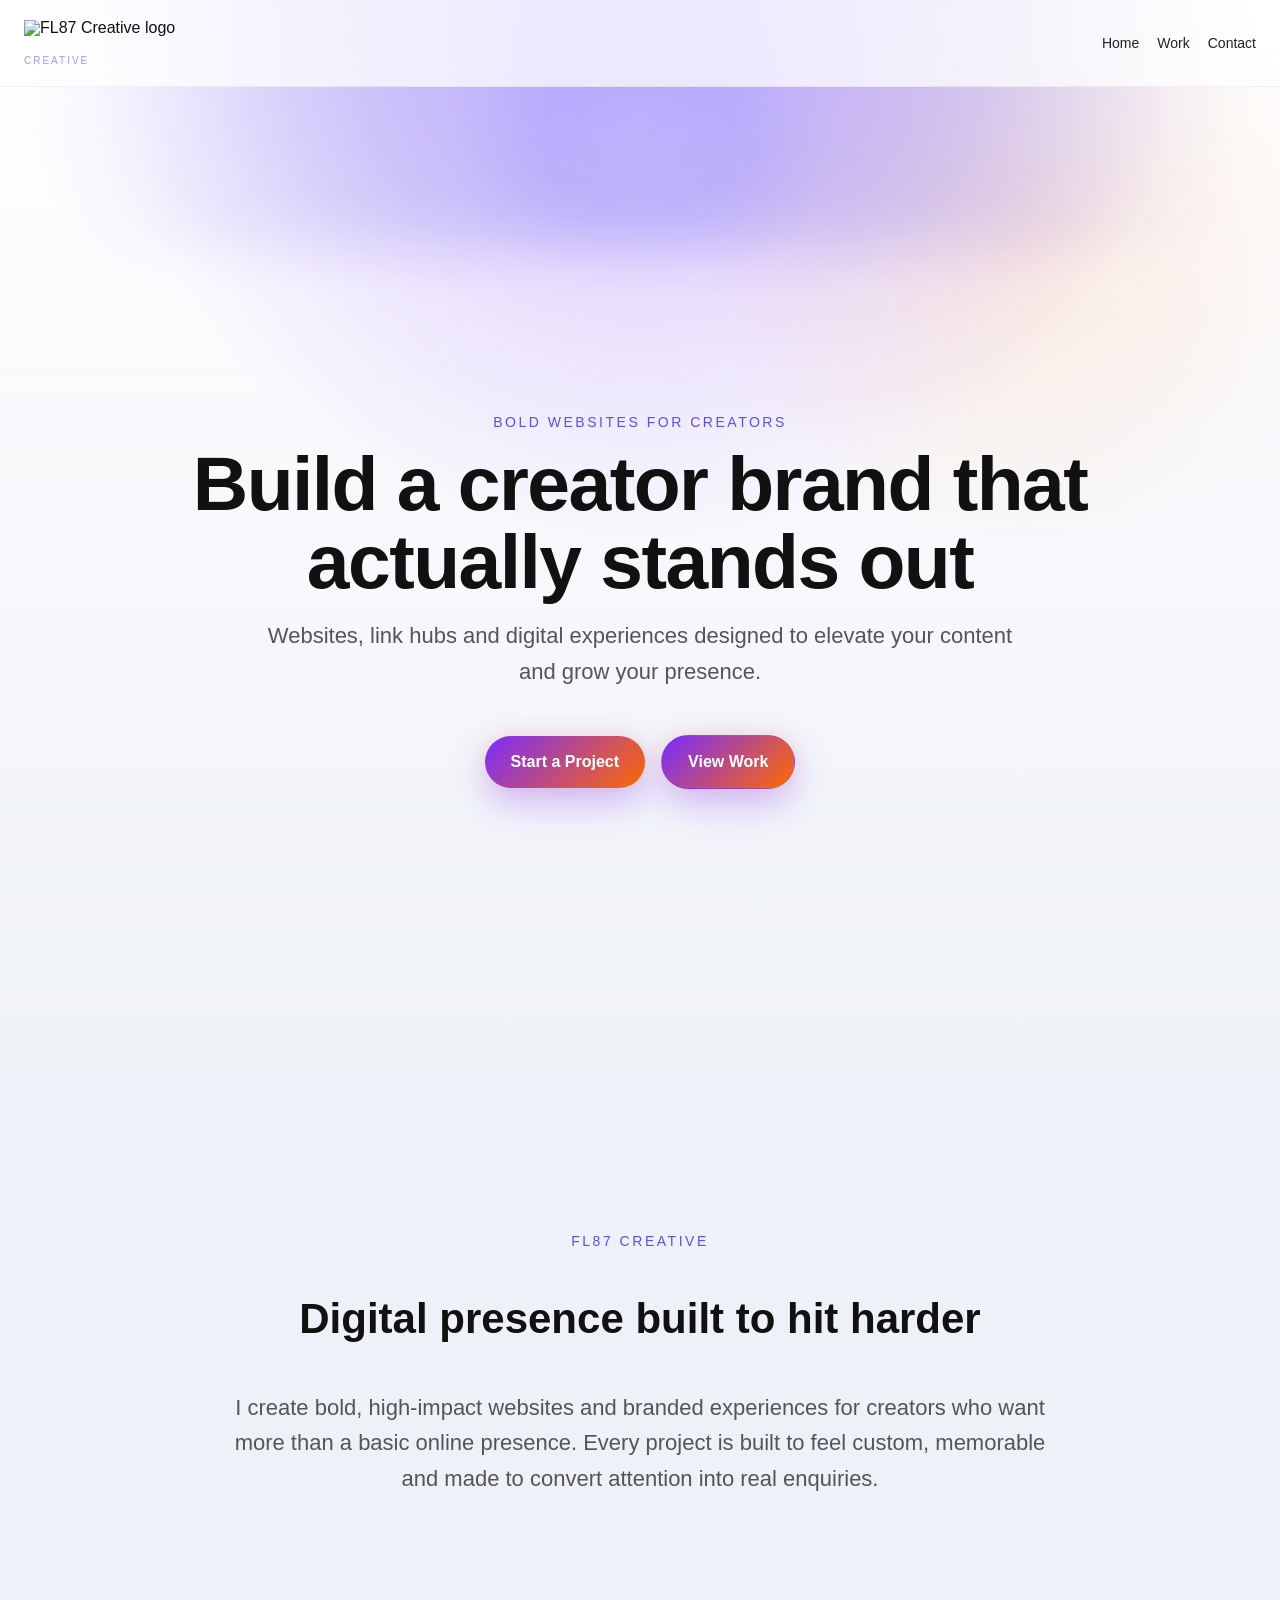
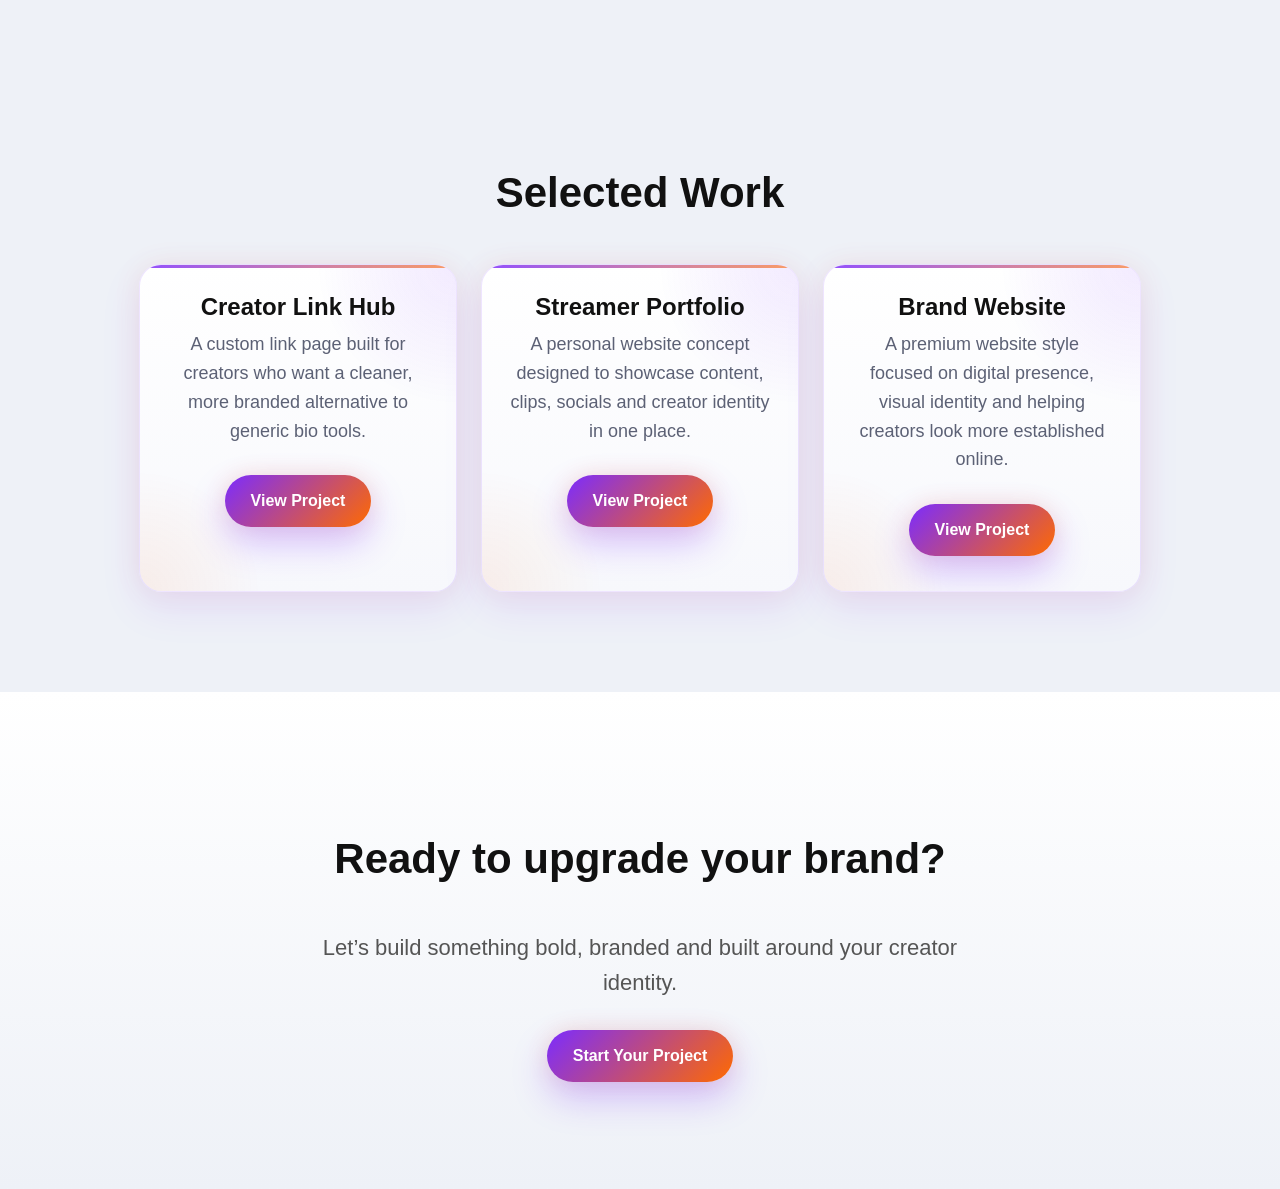
==== index.html @ 571407db "added logo to navbar" ====
<!DOCTYPE html>
<html lang="en">
<head>
  <meta charset="UTF-8">
  <meta name="viewport" content="width=device-width, initial-scale=1.0">
  <title>FL87 Creative</title>
  <link rel="stylesheet" href="style.css">
</head>

<body>
  <header class="nav">
    <div class="logo-wrap">
      <img src="logo.png" alt="FL87 Creative logo" class="logo-img">
      <span class="logo-text">CREATIVE</span>
    </div>
    <nav aria-label="Primary navigation">
      <a href="#home">Home</a>
      <a href="work.html">Work</a>
      <a href="contact.html">Contact</a>
    </nav>
  </header>

  <section class="hero" id="home">
    <p class="section-kicker">Bold websites for creators</p>
    <h1>Build a creator brand that actually stands out</h1>
    <p>Websites, link hubs and digital experiences designed to elevate your content and grow your presence.</p>
    <div class="hero-actions">
      <a href="contact.html" class="work-btn">Start a Project</a>
      <a href="work.html" class="hero-secondary-btn">View Work</a>
    </div>
  </section>

  <section class="work intro-section">
    <p class="section-kicker">FL87 Creative</p>
    <h2>Digital presence built to hit harder</h2>
    <p>I create bold, high-impact websites and branded experiences for creators who want more than a basic online presence. Every project is built to feel custom, memorable and made to convert attention into real enquiries.</p>
  </section>

  <section class="work" id="work">
    <h2>Selected Work</h2>
    <div class="work-grid">
      <article class="work-item">
        <h3>Creator Link Hub</h3>
        <p>A custom link page built for creators who want a cleaner, more branded alternative to generic bio tools.</p>
        <a href="link-hub.html" class="work-btn">View Project</a>
      </article>

      <article class="work-item">
        <h3>Streamer Portfolio</h3>
        <p>A personal website concept designed to showcase content, clips, socials and creator identity in one place.</p>
        <a href="portfolio.html" class="work-btn">View Project</a>
      </article>

      <article class="work-item">
        <h3>Brand Website</h3>
        <p>A premium website style focused on digital presence, visual identity and helping creators look more established online.</p>
        <a href="brand.html" class="work-btn">View Project</a>
      </article>
    </div>
  </section>

  <section class="contact" id="contact">
    <h2>Ready to upgrade your brand?</h2>
    <p>Let’s build something bold, branded and built around your creator identity.</p>
    <a href="contact.html" class="work-btn">Start Your Project</a>
  </section>
</body>
</html>
---- style.css ----
html {
  scroll-behavior: smooth;
}

body {
  margin: 0;
  background: #0b0b0f;
  color: white;
  font-family: Arial, sans-serif;
  line-height: 1.5;
}

h1 {
  font-size: 72px;
  margin: 0 0 16px;
  letter-spacing: 1px;
}

p {
  font-size: 22px;
  color: #b8b8c7;
  max-width: 700px;
  margin: 0 auto 30px;
  line-height: 1.6;
}

.nav {
  display: flex;
  justify-content: space-between;
  align-items: center;
  padding: 20px 24px;
  position: fixed;
  top: 0;
  left: 0;
  right: 0;
  background: rgba(11, 11, 15, 0.65);
  backdrop-filter: blur(14px);
  border-bottom: 1px solid rgba(255, 255, 255, 0.06);
  z-index: 1000;
}

.nav h3 {
  margin: 0;
  font-weight: 800;
  letter-spacing: 2px;
}

.nav nav {
  display: flex;
  gap: 18px;
}

.nav a {
  text-decoration: none;
  color: white;
  font-size: 14px;
}

.nav a:hover {
  color: #c4c0ff;
}

.hero {
  min-height: 100vh;
  display: flex;
  flex-direction: column;
  justify-content: center;
  align-items: center;
  padding: 150px 20px 80px;
  text-align: center;
  background:
    radial-gradient(circle at top, rgba(123, 44, 255, 0.52), transparent 38%),
    radial-gradient(circle at 80% 20%, rgba(255, 106, 0, 0.16), transparent 24%),
    linear-gradient(180deg, #161622 0%, #0b0b0f 100%);
  position: relative;
  overflow: hidden;
}

.hero::before {
  content: "";
  position: absolute;
  inset: -24% -14% auto -14%;
  height: 520px;
  background: radial-gradient(circle, rgba(124, 122, 255, 0.46) 0%, rgba(79, 70, 229, 0.28) 34%, rgba(79, 70, 229, 0) 72%);
  filter: blur(38px);
  opacity: 1;
  pointer-events: none;
  animation: heroGlowPulse 6.5s ease-in-out infinite alternate;
}

.hero::after {
  content: "";
  position: absolute;
  top: 18px;
  left: 50%;
  transform: translateX(-50%);
  width: 420px;
  height: 220px;
  background: radial-gradient(circle, rgba(180, 175, 255, 0.24) 0%, rgba(124, 122, 255, 0.14) 40%, rgba(124, 122, 255, 0) 75%);
  filter: blur(26px);
  opacity: 0.9;
  pointer-events: none;
  animation: heroGlowDrift 8s ease-in-out infinite alternate;
}

.hero > * {
  position: relative;
  z-index: 2;
}

.hero h1 {
  max-width: 900px;
  font-size: clamp(44px, 6vw, 82px);
  line-height: 1.02;
  margin: 0 0 18px;
  letter-spacing: -0.02em;
}

.hero p {
  max-width: 760px;
}

.hero-actions {
  display: flex;
  justify-content: center;
  align-items: center;
  gap: 16px;
  flex-wrap: wrap;
  margin-top: 16px;
}

.hero-secondary-btn {
  display: inline-block;
  padding: 14px 26px;
  border-radius: 999px;
  border: 1px solid rgba(255, 255, 255, 0.14);
  background: rgba(255, 255, 255, 0.04);
  color: white;
  font-weight: bold;
  text-decoration: none;
  backdrop-filter: blur(10px);
  transition: transform 0.25s ease, border-color 0.25s ease, background 0.25s ease, box-shadow 0.25s ease;
}

.hero-secondary-btn:hover {
  transform: translateY(-2px);
  border-color: rgba(123, 44, 255, 0.45);
  background: rgba(123, 44, 255, 0.12);
  box-shadow: 0 12px 28px rgba(123, 44, 255, 0.18);
}

.intro-section {
  padding-top: 70px;
}

.intro-section p:last-child {
  max-width: 820px;
}

.work,
.contact {
  padding: 100px 20px;
  text-align: center;
}

.work h2,
.contact h2 {
  font-size: 42px;
  margin-bottom: 40px;
  text-align: center;
}

.section-kicker {
  font-size: 14px;
  letter-spacing: 0.18em;
  text-transform: uppercase;
  color: #9f98ff;
  margin: 0 auto 10px;
  text-align: center;
  max-width: none;
}

.trust-section {
  text-align: center;
}

.trust-section .work-grid {
  gap: 24px;
  justify-content: center;
}

.work-grid {
  display: flex;
  flex-wrap: wrap;
  justify-content: center;
  gap: 24px;
}

.work-item {
  position: relative;
  overflow: hidden;
  background: linear-gradient(180deg, rgba(26, 27, 36, 0.96), rgba(17, 18, 24, 0.98));
  padding: 28px;
  border-radius: 22px;
  width: 260px;
  border: 1px solid rgba(255, 255, 255, 0.06);
  box-shadow: 0 18px 40px rgba(0, 0, 0, 0.3), 0 0 14px rgba(79, 70, 229, 0.08);
  transition: transform 0.3s ease, box-shadow 0.3s ease, border-color 0.3s ease, background 0.3s ease;
}

.work-item::before {
  content: "";
  position: absolute;
  inset: 0;
  background: radial-gradient(circle at top right, rgba(123, 44, 255, 0.18), transparent 32%), radial-gradient(circle at bottom left, rgba(255, 106, 0, 0.12), transparent 28%);
  opacity: 0.95;
  pointer-events: none;
}

.work-item::after {
  content: "";
  position: absolute;
  inset: 0 0 auto 0;
  height: 3px;
  background: linear-gradient(90deg, rgba(123, 44, 255, 0.95), rgba(255, 106, 0, 0.75));
  opacity: 0.9;
  pointer-events: none;
}

.work-item > * {
  position: relative;
  z-index: 2;
}

.work-item:hover {
  transform: translateY(-10px) scale(1.015);
  box-shadow: 0 30px 60px rgba(123, 44, 255, 0.22), 0 0 26px rgba(255, 106, 0, 0.14);
  border-color: rgba(123, 44, 255, 0.28);
  background: linear-gradient(180deg, rgba(28, 29, 40, 0.98), rgba(17, 18, 24, 1));
}

.work-item h3 {
  font-size: 24px;
  margin: 0 0 10px;
  line-height: 1.15;
}

.work-item p {
  font-size: 18px;
  color: #c4c6d8;
}

.work-btn,
.hero a,
.contact a:not(.social-preview-link) {
  display: inline-block;
  padding: 14px 26px;
  border-radius: 999px;
  background: linear-gradient(135deg, #7b2cff, #ff6a00);
  color: #fff;
  font-weight: bold;
  text-decoration: none;
  transition: transform 0.25s ease, box-shadow 0.25s ease, background 0.25s ease, color 0.25s ease;
  box-shadow: 0 16px 36px rgba(123, 44, 255, 0.28), 0 0 22px rgba(255, 106, 0, 0.14);
}

.work-btn:hover,
.hero a:hover,
.contact a:not(.social-preview-link):hover {
  background: linear-gradient(135deg, #8b45ff, #ff7f2a);
  color: white;
  transform: translateY(-2px);
  box-shadow: 0 20px 44px rgba(123, 44, 255, 0.34), 0 0 28px rgba(255, 106, 0, 0.18);
}

.enquiry-form {
  max-width: 700px;
  margin: 0 auto;
  display: flex;
  flex-direction: column;
  gap: 14px;
}

.enquiry-form label {
  font-size: 14px;
}

.enquiry-form input,
.enquiry-form select,
.enquiry-form textarea {
  width: 100%;
  box-sizing: border-box;
  padding: 14px;
  border-radius: 12px;
  border: 1px solid rgba(124, 122, 255, 0.2);
  background: #161622;
  color: white;
  box-shadow: 0 10px 24px rgba(0, 0, 0, 0.24), 0 0 18px rgba(79, 70, 229, 0.08);
}

.enquiry-form textarea {
  min-height: 150px;
  resize: vertical;
}

.enquiry-form button {
  margin-top: 10px;
  padding: 16px;
  border-radius: 999px;
  border: none;
  background: #4f46e5;
  color: white;
  font-weight: bold;
  cursor: pointer;
}

.form-error,
.form-status {
  font-size: 14px;
  margin: 6px 0 0;
  text-align: center;
  width: 100%;
}

.form-error {
  color: #ff4d4f;
}

.social-preview-section {
  text-align: center;
}

.social-preview-section h2,
.social-preview-section p {
  text-align: center;
  margin-left: auto;
  margin-right: auto;
  max-width: 700px;
}

.social-preview-link {
  display: inline-block;
  text-decoration: none;
  background: none !important;
  box-shadow: none !important;
  padding: 0 !important;
  border-radius: 0 !important;
  color: inherit !important;
}

.social-preview-box {
  margin: 30px auto;
  width: min(520px, 90vw);
  min-height: 240px;
  border-radius: 22px;
  border: 1px solid rgba(255, 255, 255, 0.08);
  background: linear-gradient(180deg, #1a1b24, #111218);
  display: flex;
  align-items: center;
  justify-content: center;
  box-shadow: 0 18px 40px rgba(0, 0, 0, 0.3), 0 0 14px rgba(79, 70, 229, 0.08);
  transition: transform 0.3s ease, box-shadow 0.3s ease, border-color 0.3s ease;
}

.social-preview-box span {
  font-size: 24px;
  font-weight: 700;
}

.social-preview-link:hover .social-preview-box {
  transform: translateY(-10px);
  box-shadow: 0 30px 60px rgba(79, 70, 229, 0.3), 0 0 22px rgba(124, 122, 255, 0.14);
  border-color: rgba(79, 70, 229, 0.45);
}

@keyframes heroGlowPulse {
  0% {
    transform: translateY(-14px) scale(0.98);
    opacity: 0.82;
  }
  100% {
    transform: translateY(10px) scale(1.1);
    opacity: 1;
  }
}

@keyframes heroGlowDrift {
  0% {
    transform: translateX(-50%) translateY(-8px) scale(0.98);
    opacity: 0.72;
  }
  100% {
    transform: translateX(-50%) translateY(6px) scale(1.06);
    opacity: 0.98;
  }
}

@media (max-width: 768px) {
  h1 {
    font-size: 38px;
  }

  p {
    font-size: 16px;
  }

  .nav {
    padding: 14px 16px;
  }

  .nav h3 {
    font-size: 18px;
    letter-spacing: 1px;
  }

  .nav nav {
    gap: 12px;
  }

  .nav a {
    font-size: 13px;
  }

  .hero {
    padding: 130px 20px 60px;
    min-height: auto;
  }

  .hero-actions {
    flex-direction: column;
    gap: 12px;
  }

  .hero-actions .work-btn,
  .hero-actions .hero-secondary-btn {
    width: 100%;
    max-width: 280px;
  }

  .work,
  .contact {
    padding: 80px 20px;
  }

  .work h2,
  .contact h2 {
    font-size: 30px;
  }

  .work-grid {
    flex-direction: column;
    align-items: center;
  }

  .work-item {
    width: 100%;
    max-width: 300px;
  }

  .section-kicker {
    font-size: 12px;
    margin-bottom: 12px;
  }
}

@media (prefers-color-scheme: light) {
  body {
    background: #eef1f7;
    color: #111;
  }

  .hero {
    background:
      radial-gradient(circle at top, rgba(123, 44, 255, 0.30), transparent 42%),
      radial-gradient(circle at 80% 20%, rgba(255, 106, 0, 0.12), transparent 24%),
      linear-gradient(180deg, #ffffff 0%, #eef1f7 100%);
  }

  .hero::before {
    background: radial-gradient(circle, rgba(124, 122, 255, 0.34) 0%, rgba(79, 70, 229, 0.2) 35%, rgba(79, 70, 229, 0) 72%);
    filter: blur(28px);
    opacity: 0.95;
  }

  .hero::after {
    background: radial-gradient(circle, rgba(186, 181, 255, 0.26) 0%, rgba(124, 122, 255, 0.16) 42%, rgba(124, 122, 255, 0) 76%);
    filter: blur(24px);
    opacity: 0.9;
  }

  p {
    color: #555;
  }

  .nav {
    background: rgba(255, 255, 255, 0.75);
    border-bottom: 1px solid rgba(0, 0, 0, 0.05);
  }

  .nav a {
    color: #222;
  }

  .nav a:hover {
    color: #4f46e5;
  }

  .work-item {
    background: linear-gradient(180deg, #ffffff, #f7f8fc);
    border: 1px solid rgba(123, 44, 255, 0.12);
    box-shadow: 0 16px 40px rgba(123, 44, 255, 0.10), 0 0 28px rgba(255, 106, 0, 0.08);
  }

  .work-item::before {
    background: radial-gradient(circle at top right, rgba(123, 44, 255, 0.10), transparent 32%), radial-gradient(circle at bottom left, rgba(255, 106, 0, 0.08), transparent 28%);
  }

  .work-item::after {
    background: linear-gradient(90deg, rgba(123, 44, 255, 0.92), rgba(255, 106, 0, 0.68));
  }

  .work-item:hover {
    box-shadow: 0 24px 56px rgba(123, 44, 255, 0.16), 0 0 34px rgba(255, 106, 0, 0.12);
    border-color: rgba(123, 44, 255, 0.24);
  }

  .work-item p {
    color: #5c6175;
  }

  .contact {
    background: linear-gradient(180deg, #ffffff, #eef1f7);
  }

  .section-kicker {
    color: #5b50e6;
  }

  .hero-secondary-btn {
    border: 1px solid rgba(79, 70, 229, 0.18);
    background: rgba(255, 255, 255, 0.72);
    color: #222;
  }

  .hero-secondary-btn:hover {
    border-color: rgba(123, 44, 255, 0.32);
    background: rgba(123, 44, 255, 0.08);
    box-shadow: 0 12px 28px rgba(123, 44, 255, 0.12);
  }

  .work-btn,
  .hero a,
  .contact a:not(.social-preview-link),
  .enquiry-form button {
    background: linear-gradient(135deg, #7b2cff, #ff6a00);
    color: #fff;
  }

  .enquiry-form label {
    color: #222;
  }

  .enquiry-form input,
  .enquiry-form select,
  .enquiry-form textarea {
    background: linear-gradient(180deg, rgba(255, 255, 255, 0.96), rgba(247, 248, 252, 0.98));
    color: #222;
    border: 1px solid rgba(79, 70, 229, 0.12);
    box-shadow: 0 14px 30px rgba(79, 70, 229, 0.1), 0 0 24px rgba(124, 122, 255, 0.14);
  }

  .social-preview-box {
    background: linear-gradient(180deg, #ffffff, #f7f8fc);
    border: 1px solid rgba(79, 70, 229, 0.14);
    box-shadow: 0 16px 40px rgba(79, 70, 229, 0.14), 0 0 34px rgba(124, 122, 255, 0.22);
  }

  .social-preview-box span {
    color: #222;
  }

  .form-error {
    color: #d9363e;
  }
}

.work-btn,
.hero a,
.contact a:not(.social-preview-link),
.enquiry-form button {
  position: relative;
  overflow: hidden;
}

.work-btn::after,
.hero a::after,
.contact a:not(.social-preview-link)::after,
.enquiry-form button::after {
  content: "";
  position: absolute;
  inset: 0;
  background: linear-gradient(120deg, transparent, rgba(255, 255, 255, 0.3), transparent);
  opacity: 0;
  transform: translateX(-100%);
  transition: opacity 0.4s ease, transform 0.4s ease;
}

.work-btn:hover::after,
.hero a:hover::after,
.contact a:not(.social-preview-link):hover::after,
.enquiry-form button:hover::after {
  opacity: 1;
  transform: translateX(100%);
}
.logo-wrap {
  display: flex;
  flex-direction: column;
  align-items: flex-start;
  line-height: 1;
}

.logo-img {
  height: 34px;
  object-fit: contain;
}

.logo-text {
  font-size: 10px;
  letter-spacing: 0.2em;
  color: #9f98ff;
  margin-top: 2px;
}
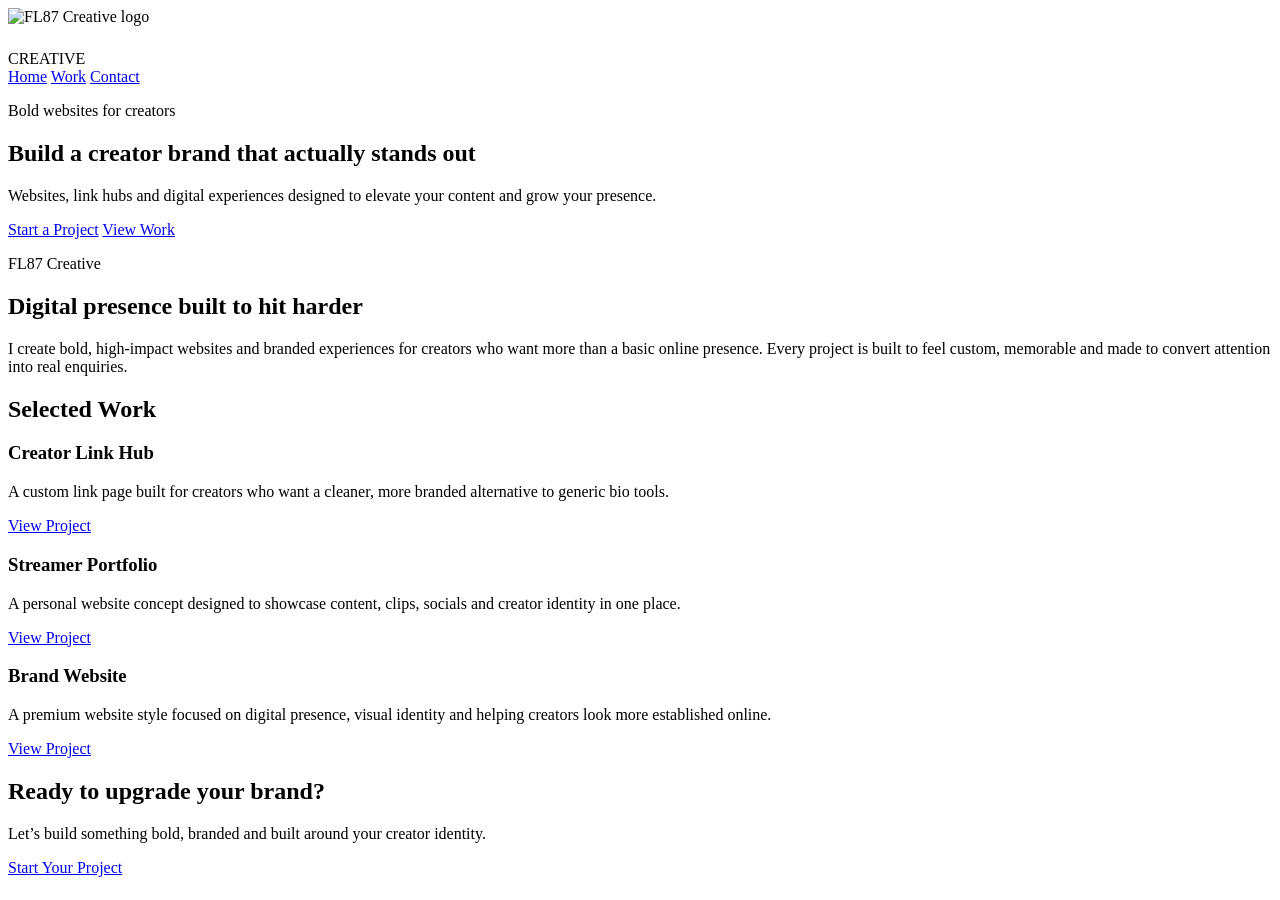
==== commit d43f8622: "fix logo path" ====
--- a/index.html
+++ b/index.html
@@ -10,7 +10,7 @@
 <body>
   <header class="nav">
     <div class="logo-wrap">
-      <img src="logo.png" alt="FL87 Creative logo" class="logo-img">
+      <img src="FL87 Creative Logo.png" alt="FL87 Creative logo" class="logo-img">
       <span class="logo-text">CREATIVE</span>
     </div>
     <nav aria-label="Primary navigation">
--- a/style.css
+++ b/style.css
@@ -1,632 +1,6 @@
-html {
-  scroll-behavior: smooth;
-}
-
-body {
-  margin: 0;
-  background: #0b0b0f;
-  color: white;
-  font-family: Arial, sans-serif;
-  line-height: 1.5;
-}
-
-h1 {
-  font-size: 72px;
-  margin: 0 0 16px;
-  letter-spacing: 1px;
-}
-
-p {
-  font-size: 22px;
-  color: #b8b8c7;
-  max-width: 700px;
-  margin: 0 auto 30px;
-  line-height: 1.6;
-}
-
-.nav {
-  display: flex;
-  justify-content: space-between;
-  align-items: center;
-  padding: 20px 24px;
-  position: fixed;
-  top: 0;
-  left: 0;
-  right: 0;
-  background: rgba(11, 11, 15, 0.65);
-  backdrop-filter: blur(14px);
-  border-bottom: 1px solid rgba(255, 255, 255, 0.06);
-  z-index: 1000;
-}
-
-.nav h3 {
-  margin: 0;
-  font-weight: 800;
-  letter-spacing: 2px;
-}
-
-.nav nav {
-  display: flex;
-  gap: 18px;
-}
-
-.nav a {
-  text-decoration: none;
-  color: white;
-  font-size: 14px;
-}
-
-.nav a:hover {
-  color: #c4c0ff;
-}
-
-.hero {
-  min-height: 100vh;
-  display: flex;
-  flex-direction: column;
-  justify-content: center;
-  align-items: center;
-  padding: 150px 20px 80px;
-  text-align: center;
-  background:
-    radial-gradient(circle at top, rgba(123, 44, 255, 0.52), transparent 38%),
-    radial-gradient(circle at 80% 20%, rgba(255, 106, 0, 0.16), transparent 24%),
-    linear-gradient(180deg, #161622 0%, #0b0b0f 100%);
-  position: relative;
-  overflow: hidden;
-}
-
-.hero::before {
-  content: "";
-  position: absolute;
-  inset: -24% -14% auto -14%;
-  height: 520px;
-  background: radial-gradient(circle, rgba(124, 122, 255, 0.46) 0%, rgba(79, 70, 229, 0.28) 34%, rgba(79, 70, 229, 0) 72%);
-  filter: blur(38px);
-  opacity: 1;
-  pointer-events: none;
-  animation: heroGlowPulse 6.5s ease-in-out infinite alternate;
-}
-
-.hero::after {
-  content: "";
-  position: absolute;
-  top: 18px;
-  left: 50%;
-  transform: translateX(-50%);
-  width: 420px;
-  height: 220px;
-  background: radial-gradient(circle, rgba(180, 175, 255, 0.24) 0%, rgba(124, 122, 255, 0.14) 40%, rgba(124, 122, 255, 0) 75%);
-  filter: blur(26px);
-  opacity: 0.9;
-  pointer-events: none;
-  animation: heroGlowDrift 8s ease-in-out infinite alternate;
-}
-
-.hero > * {
-  position: relative;
-  z-index: 2;
-}
-
-.hero h1 {
-  max-width: 900px;
-  font-size: clamp(44px, 6vw, 82px);
-  line-height: 1.02;
-  margin: 0 0 18px;
-  letter-spacing: -0.02em;
-}
-
-.hero p {
-  max-width: 760px;
-}
-
-.hero-actions {
-  display: flex;
-  justify-content: center;
-  align-items: center;
-  gap: 16px;
-  flex-wrap: wrap;
-  margin-top: 16px;
-}
-
-.hero-secondary-btn {
-  display: inline-block;
-  padding: 14px 26px;
-  border-radius: 999px;
-  border: 1px solid rgba(255, 255, 255, 0.14);
-  background: rgba(255, 255, 255, 0.04);
-  color: white;
-  font-weight: bold;
-  text-decoration: none;
-  backdrop-filter: blur(10px);
-  transition: transform 0.25s ease, border-color 0.25s ease, background 0.25s ease, box-shadow 0.25s ease;
-}
-
-.hero-secondary-btn:hover {
-  transform: translateY(-2px);
-  border-color: rgba(123, 44, 255, 0.45);
-  background: rgba(123, 44, 255, 0.12);
-  box-shadow: 0 12px 28px rgba(123, 44, 255, 0.18);
-}
-
-.intro-section {
-  padding-top: 70px;
-}
-
-.intro-section p:last-child {
-  max-width: 820px;
-}
-
-.work,
-.contact {
-  padding: 100px 20px;
-  text-align: center;
-}
-
-.work h2,
-.contact h2 {
-  font-size: 42px;
-  margin-bottom: 40px;
-  text-align: center;
-}
-
-.section-kicker {
-  font-size: 14px;
-  letter-spacing: 0.18em;
-  text-transform: uppercase;
-  color: #9f98ff;
-  margin: 0 auto 10px;
-  text-align: center;
-  max-width: none;
-}
-
-.trust-section {
-  text-align: center;
-}
-
-.trust-section .work-grid {
-  gap: 24px;
-  justify-content: center;
-}
-
-.work-grid {
-  display: flex;
-  flex-wrap: wrap;
-  justify-content: center;
-  gap: 24px;
-}
-
-.work-item {
-  position: relative;
-  overflow: hidden;
-  background: linear-gradient(180deg, rgba(26, 27, 36, 0.96), rgba(17, 18, 24, 0.98));
-  padding: 28px;
-  border-radius: 22px;
-  width: 260px;
-  border: 1px solid rgba(255, 255, 255, 0.06);
-  box-shadow: 0 18px 40px rgba(0, 0, 0, 0.3), 0 0 14px rgba(79, 70, 229, 0.08);
-  transition: transform 0.3s ease, box-shadow 0.3s ease, border-color 0.3s ease, background 0.3s ease;
-}
-
-.work-item::before {
-  content: "";
-  position: absolute;
-  inset: 0;
-  background: radial-gradient(circle at top right, rgba(123, 44, 255, 0.18), transparent 32%), radial-gradient(circle at bottom left, rgba(255, 106, 0, 0.12), transparent 28%);
-  opacity: 0.95;
-  pointer-events: none;
-}
-
-.work-item::after {
-  content: "";
-  position: absolute;
-  inset: 0 0 auto 0;
-  height: 3px;
-  background: linear-gradient(90deg, rgba(123, 44, 255, 0.95), rgba(255, 106, 0, 0.75));
-  opacity: 0.9;
-  pointer-events: none;
-}
-
-.work-item > * {
-  position: relative;
-  z-index: 2;
-}
-
-.work-item:hover {
-  transform: translateY(-10px) scale(1.015);
-  box-shadow: 0 30px 60px rgba(123, 44, 255, 0.22), 0 0 26px rgba(255, 106, 0, 0.14);
-  border-color: rgba(123, 44, 255, 0.28);
-  background: linear-gradient(180deg, rgba(28, 29, 40, 0.98), rgba(17, 18, 24, 1));
-}
-
-.work-item h3 {
-  font-size: 24px;
-  margin: 0 0 10px;
-  line-height: 1.15;
-}
-
-.work-item p {
-  font-size: 18px;
-  color: #c4c6d8;
-}
-
-.work-btn,
-.hero a,
-.contact a:not(.social-preview-link) {
-  display: inline-block;
-  padding: 14px 26px;
-  border-radius: 999px;
-  background: linear-gradient(135deg, #7b2cff, #ff6a00);
-  color: #fff;
-  font-weight: bold;
-  text-decoration: none;
-  transition: transform 0.25s ease, box-shadow 0.25s ease, background 0.25s ease, color 0.25s ease;
-  box-shadow: 0 16px 36px rgba(123, 44, 255, 0.28), 0 0 22px rgba(255, 106, 0, 0.14);
-}
-
-.work-btn:hover,
-.hero a:hover,
-.contact a:not(.social-preview-link):hover {
-  background: linear-gradient(135deg, #8b45ff, #ff7f2a);
-  color: white;
-  transform: translateY(-2px);
-  box-shadow: 0 20px 44px rgba(123, 44, 255, 0.34), 0 0 28px rgba(255, 106, 0, 0.18);
-}
-
-.enquiry-form {
-  max-width: 700px;
-  margin: 0 auto;
-  display: flex;
-  flex-direction: column;
-  gap: 14px;
-}
-
-.enquiry-form label {
-  font-size: 14px;
-}
-
-.enquiry-form input,
-.enquiry-form select,
-.enquiry-form textarea {
-  width: 100%;
-  box-sizing: border-box;
-  padding: 14px;
-  border-radius: 12px;
-  border: 1px solid rgba(124, 122, 255, 0.2);
-  background: #161622;
-  color: white;
-  box-shadow: 0 10px 24px rgba(0, 0, 0, 0.24), 0 0 18px rgba(79, 70, 229, 0.08);
-}
-
-.enquiry-form textarea {
-  min-height: 150px;
-  resize: vertical;
-}
-
-.enquiry-form button {
-  margin-top: 10px;
-  padding: 16px;
-  border-radius: 999px;
-  border: none;
-  background: #4f46e5;
-  color: white;
-  font-weight: bold;
-  cursor: pointer;
-}
-
-.form-error,
-.form-status {
-  font-size: 14px;
-  margin: 6px 0 0;
-  text-align: center;
-  width: 100%;
-}
-
-.form-error {
-  color: #ff4d4f;
-}
-
-.social-preview-section {
-  text-align: center;
-}
-
-.social-preview-section h2,
-.social-preview-section p {
-  text-align: center;
-  margin-left: auto;
-  margin-right: auto;
-  max-width: 700px;
-}
-
-.social-preview-link {
-  display: inline-block;
-  text-decoration: none;
-  background: none !important;
-  box-shadow: none !important;
-  padding: 0 !important;
-  border-radius: 0 !important;
-  color: inherit !important;
-}
-
-.social-preview-box {
-  margin: 30px auto;
-  width: min(520px, 90vw);
-  min-height: 240px;
-  border-radius: 22px;
-  border: 1px solid rgba(255, 255, 255, 0.08);
-  background: linear-gradient(180deg, #1a1b24, #111218);
-  display: flex;
-  align-items: center;
-  justify-content: center;
-  box-shadow: 0 18px 40px rgba(0, 0, 0, 0.3), 0 0 14px rgba(79, 70, 229, 0.08);
-  transition: transform 0.3s ease, box-shadow 0.3s ease, border-color 0.3s ease;
-}
-
-.social-preview-box span {
-  font-size: 24px;
-  font-weight: 700;
-}
-
-.social-preview-link:hover .social-preview-box {
-  transform: translateY(-10px);
-  box-shadow: 0 30px 60px rgba(79, 70, 229, 0.3), 0 0 22px rgba(124, 122, 255, 0.14);
-  border-color: rgba(79, 70, 229, 0.45);
-}
-
-@keyframes heroGlowPulse {
-  0% {
-    transform: translateY(-14px) scale(0.98);
-    opacity: 0.82;
-  }
-  100% {
-    transform: translateY(10px) scale(1.1);
-    opacity: 1;
-  }
-}
-
-@keyframes heroGlowDrift {
-  0% {
-    transform: translateX(-50%) translateY(-8px) scale(0.98);
-    opacity: 0.72;
-  }
-  100% {
-    transform: translateX(-50%) translateY(6px) scale(1.06);
-    opacity: 0.98;
-  }
-}
-
-@media (max-width: 768px) {
-  h1 {
-    font-size: 38px;
-  }
-
-  p {
-    font-size: 16px;
-  }
-
-  .nav {
-    padding: 14px 16px;
-  }
-
-  .nav h3 {
-    font-size: 18px;
-    letter-spacing: 1px;
-  }
-
-  .nav nav {
-    gap: 12px;
-  }
-
-  .nav a {
-    font-size: 13px;
-  }
-
-  .hero {
-    padding: 130px 20px 60px;
-    min-height: auto;
-  }
-
-  .hero-actions {
-    flex-direction: column;
-    gap: 12px;
-  }
-
-  .hero-actions .work-btn,
-  .hero-actions .hero-secondary-btn {
-    width: 100%;
-    max-width: 280px;
-  }
-
-  .work,
-  .contact {
-    padding: 80px 20px;
-  }
-
-  .work h2,
-  .contact h2 {
-    font-size: 30px;
-  }
-
-  .work-grid {
-    flex-direction: column;
-    align-items: center;
-  }
-
-  .work-item {
-    width: 100%;
-    max-width: 300px;
-  }
-
-  .section-kicker {
-    font-size: 12px;
-    margin-bottom: 12px;
-  }
-}
-
-@media (prefers-color-scheme: light) {
-  body {
-    background: #eef1f7;
-    color: #111;
-  }
-
-  .hero {
-    background:
-      radial-gradient(circle at top, rgba(123, 44, 255, 0.30), transparent 42%),
-      radial-gradient(circle at 80% 20%, rgba(255, 106, 0, 0.12), transparent 24%),
-      linear-gradient(180deg, #ffffff 0%, #eef1f7 100%);
-  }
-
-  .hero::before {
-    background: radial-gradient(circle, rgba(124, 122, 255, 0.34) 0%, rgba(79, 70, 229, 0.2) 35%, rgba(79, 70, 229, 0) 72%);
-    filter: blur(28px);
-    opacity: 0.95;
-  }
-
-  .hero::after {
-    background: radial-gradient(circle, rgba(186, 181, 255, 0.26) 0%, rgba(124, 122, 255, 0.16) 42%, rgba(124, 122, 255, 0) 76%);
-    filter: blur(24px);
-    opacity: 0.9;
-  }
-
-  p {
-    color: #555;
-  }
-
-  .nav {
-    background: rgba(255, 255, 255, 0.75);
-    border-bottom: 1px solid rgba(0, 0, 0, 0.05);
-  }
-
-  .nav a {
-    color: #222;
-  }
-
-  .nav a:hover {
-    color: #4f46e5;
-  }
-
-  .work-item {
-    background: linear-gradient(180deg, #ffffff, #f7f8fc);
-    border: 1px solid rgba(123, 44, 255, 0.12);
-    box-shadow: 0 16px 40px rgba(123, 44, 255, 0.10), 0 0 28px rgba(255, 106, 0, 0.08);
-  }
-
-  .work-item::before {
-    background: radial-gradient(circle at top right, rgba(123, 44, 255, 0.10), transparent 32%), radial-gradient(circle at bottom left, rgba(255, 106, 0, 0.08), transparent 28%);
-  }
-
-  .work-item::after {
-    background: linear-gradient(90deg, rgba(123, 44, 255, 0.92), rgba(255, 106, 0, 0.68));
-  }
-
-  .work-item:hover {
-    box-shadow: 0 24px 56px rgba(123, 44, 255, 0.16), 0 0 34px rgba(255, 106, 0, 0.12);
-    border-color: rgba(123, 44, 255, 0.24);
-  }
-
-  .work-item p {
-    color: #5c6175;
-  }
-
-  .contact {
-    background: linear-gradient(180deg, #ffffff, #eef1f7);
-  }
-
-  .section-kicker {
-    color: #5b50e6;
-  }
-
-  .hero-secondary-btn {
-    border: 1px solid rgba(79, 70, 229, 0.18);
-    background: rgba(255, 255, 255, 0.72);
-    color: #222;
-  }
-
-  .hero-secondary-btn:hover {
-    border-color: rgba(123, 44, 255, 0.32);
-    background: rgba(123, 44, 255, 0.08);
-    box-shadow: 0 12px 28px rgba(123, 44, 255, 0.12);
-  }
-
-  .work-btn,
-  .hero a,
-  .contact a:not(.social-preview-link),
-  .enquiry-form button {
-    background: linear-gradient(135deg, #7b2cff, #ff6a00);
-    color: #fff;
-  }
-
-  .enquiry-form label {
-    color: #222;
-  }
-
-  .enquiry-form input,
-  .enquiry-form select,
-  .enquiry-form textarea {
-    background: linear-gradient(180deg, rgba(255, 255, 255, 0.96), rgba(247, 248, 252, 0.98));
-    color: #222;
-    border: 1px solid rgba(79, 70, 229, 0.12);
-    box-shadow: 0 14px 30px rgba(79, 70, 229, 0.1), 0 0 24px rgba(124, 122, 255, 0.14);
-  }
-
-  .social-preview-box {
-    background: linear-gradient(180deg, #ffffff, #f7f8fc);
-    border: 1px solid rgba(79, 70, 229, 0.14);
-    box-shadow: 0 16px 40px rgba(79, 70, 229, 0.14), 0 0 34px rgba(124, 122, 255, 0.22);
-  }
-
-  .social-preview-box span {
-    color: #222;
-  }
-
-  .form-error {
-    color: #d9363e;
-  }
-}
-
-.work-btn,
-.hero a,
-.contact a:not(.social-preview-link),
-.enquiry-form button {
-  position: relative;
-  overflow: hidden;
-}
-
-.work-btn::after,
-.hero a::after,
-.contact a:not(.social-preview-link)::after,
-.enquiry-form button::after {
-  content: "";
-  position: absolute;
-  inset: 0;
-  background: linear-gradient(120deg, transparent, rgba(255, 255, 255, 0.3), transparent);
-  opacity: 0;
-  transform: translateX(-100%);
-  transition: opacity 0.4s ease, transform 0.4s ease;
-}
-
-.work-btn:hover::after,
-.hero a:hover::after,
-.contact a:not(.social-preview-link):hover::after,
-.enquiry-form button:hover::after {
-  opacity: 1;
-  transform: translateX(100%);
-}
-.logo-wrap {
-  display: flex;
-  flex-direction: column;
-  align-items: flex-start;
-  line-height: 1;
-}
-
 .logo-img {
-  height: 34px;
+  height: 42px;
+  width: auto;
+  display: block;
   object-fit: contain;
-}
-
-.logo-text {
-  font-size: 10px;
-  letter-spacing: 0.2em;
-  color: #9f98ff;
-  margin-top: 2px;
 }
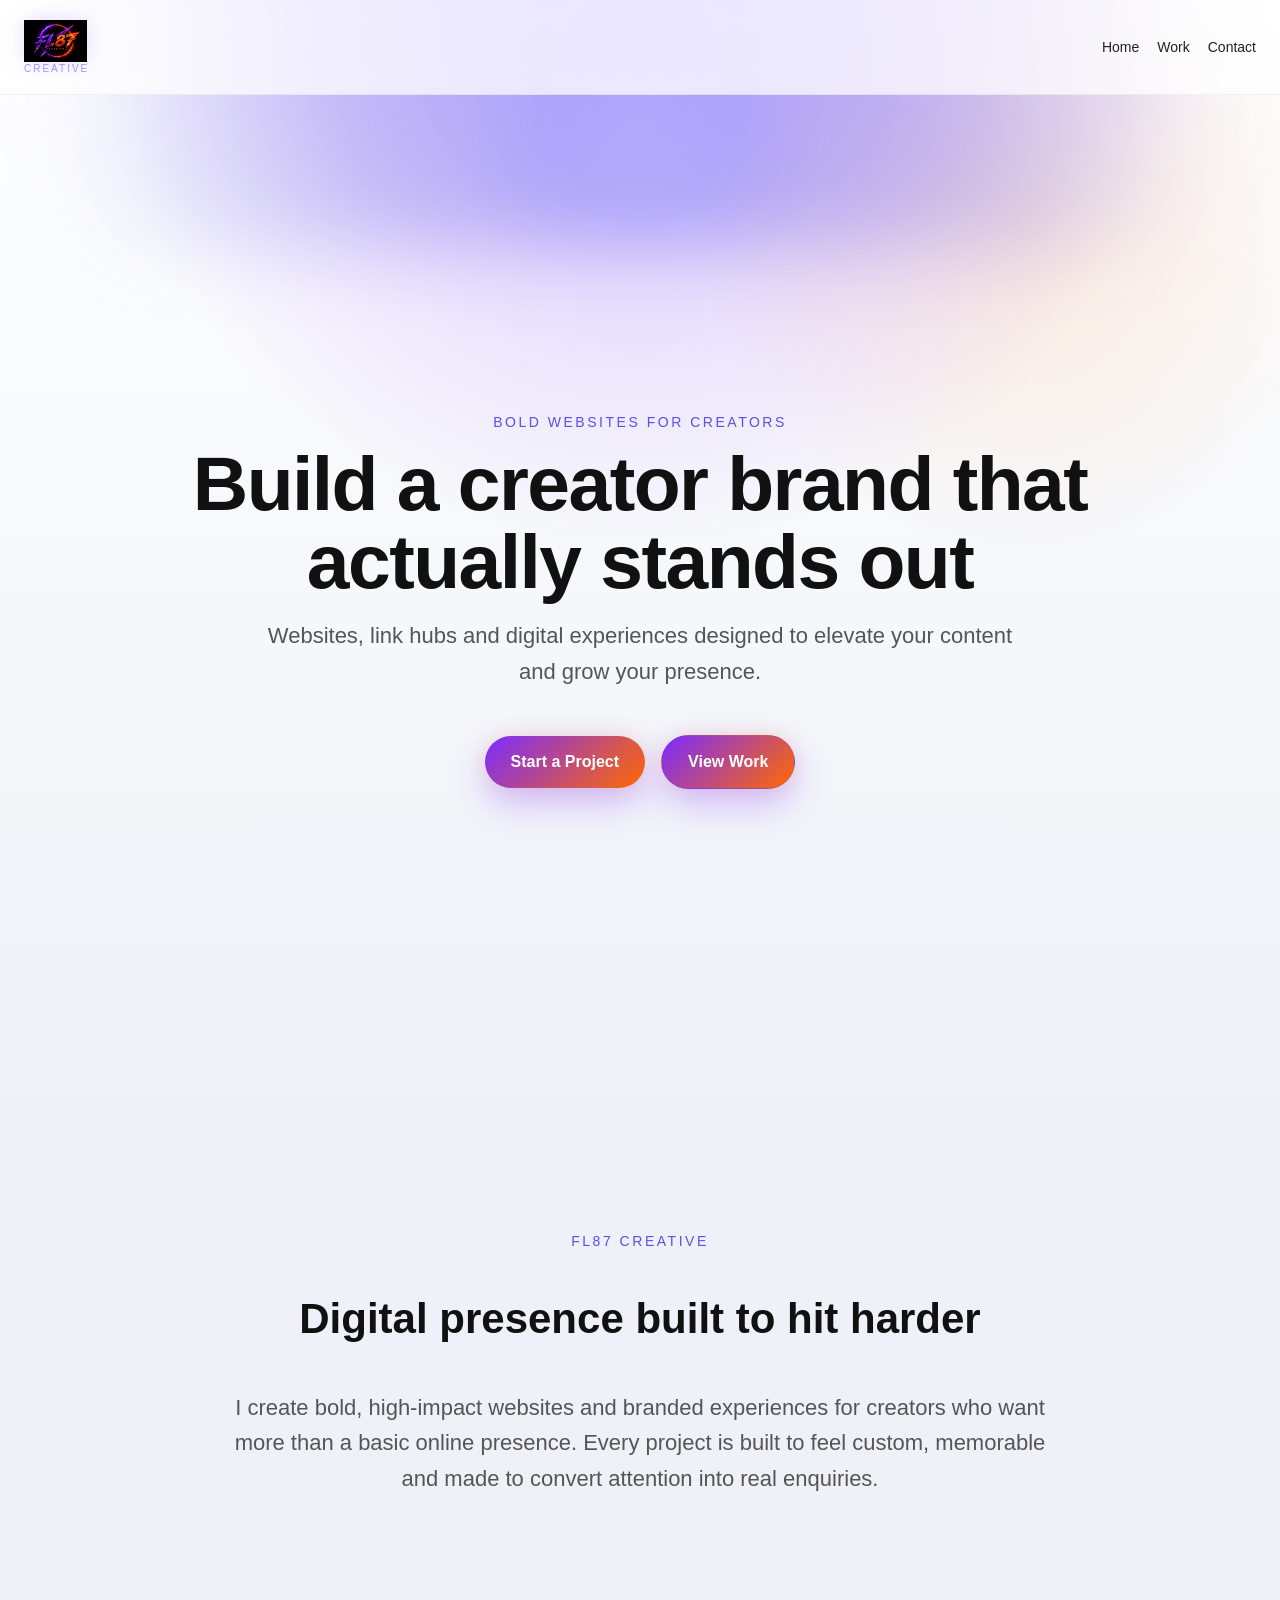
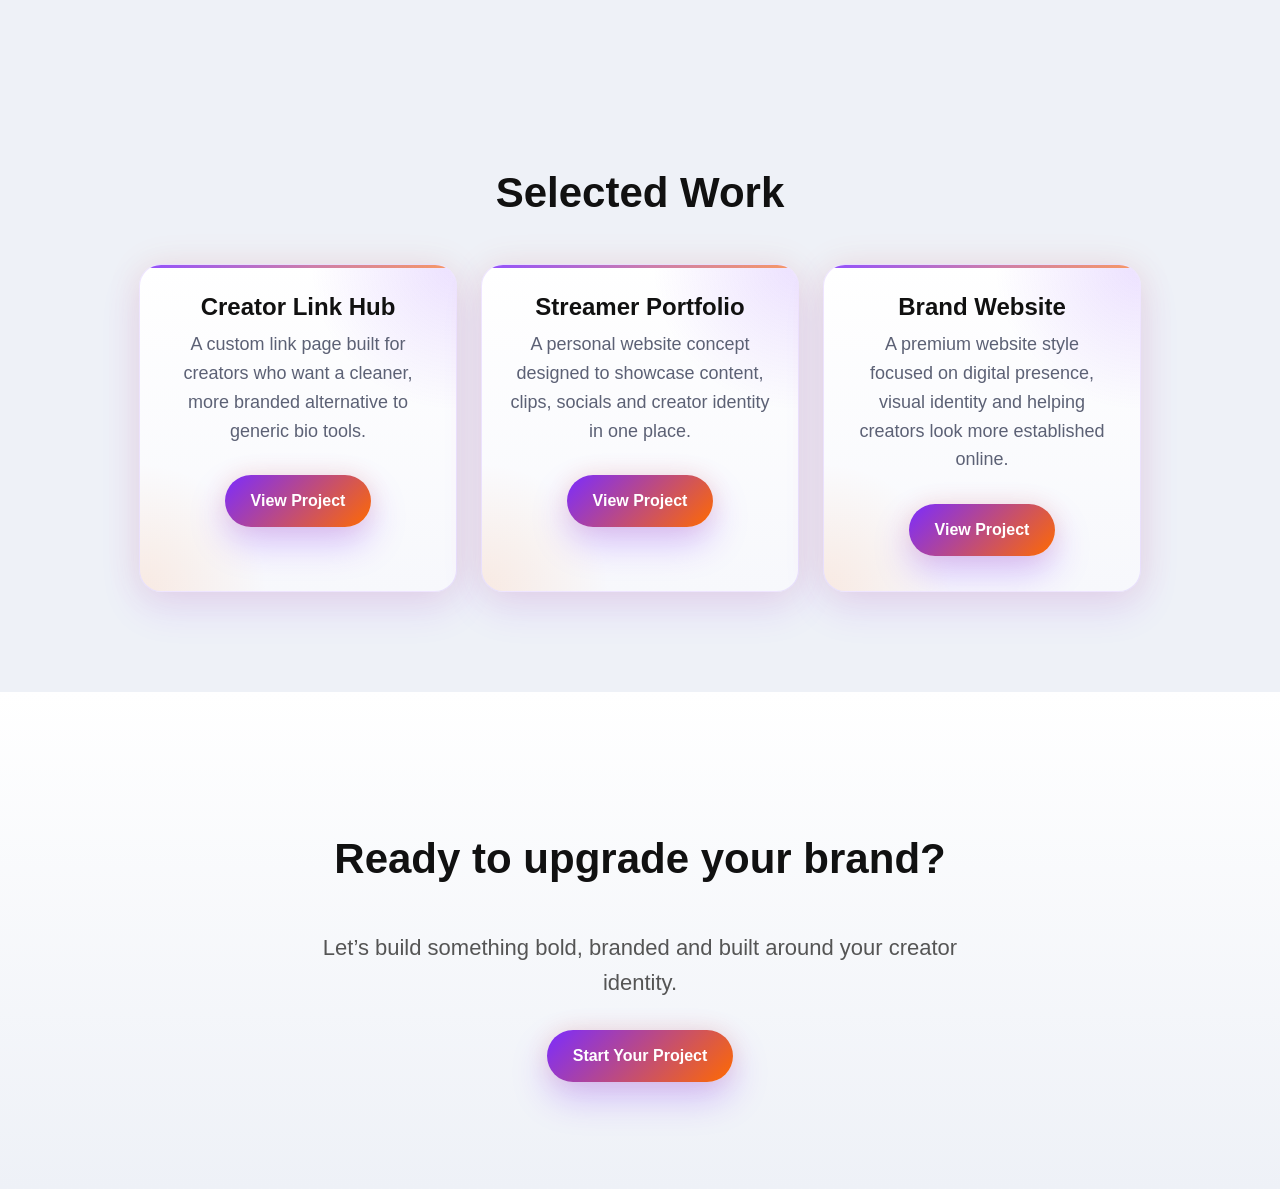
==== commit b59f4f3e: "fix logo loading" ====
--- a/index.html
+++ b/index.html
@@ -10,7 +10,7 @@
 <body>
   <header class="nav">
     <div class="logo-wrap">
-      <img src="FL87 Creative Logo.png" alt="FL87 Creative logo" class="logo-img">
+      <img src="FL87%20Creative%20Logo.png" alt="FL87 Creative logo" class="logo-img" onerror="this.onerror=null;this.src='logo.png';">
       <span class="logo-text">CREATIVE</span>
     </div>
     <nav aria-label="Primary navigation">
--- a/style.css
+++ b/style.css
@@ -1,6 +1,602 @@
+html {
+  scroll-behavior: smooth;
+}
+
+body {
+  margin: 0;
+  background: #0b0b0f;
+  color: white;
+  font-family: Arial, sans-serif;
+  line-height: 1.5;
+}
+
+h1 {
+  font-size: 72px;
+  margin: 0 0 16px;
+  letter-spacing: 1px;
+}
+
+p {
+  font-size: 22px;
+  color: #b8b8c7;
+  max-width: 700px;
+  margin: 0 auto 30px;
+  line-height: 1.6;
+}
+
+.nav {
+  display: flex;
+  justify-content: space-between;
+  align-items: center;
+  padding: 20px 24px;
+  position: fixed;
+  top: 0;
+  left: 0;
+  right: 0;
+  background: rgba(11, 11, 15, 0.65);
+  backdrop-filter: blur(14px);
+  border-bottom: 1px solid rgba(255, 255, 255, 0.06);
+  z-index: 1000;
+}
+
+.nav nav {
+  display: flex;
+  gap: 18px;
+}
+
+.nav a {
+  text-decoration: none;
+  color: white;
+  font-size: 14px;
+}
+
+.nav a:hover {
+  color: #c4c0ff;
+}
+
+.logo-wrap {
+  display: flex;
+  flex-direction: column;
+  align-items: flex-start;
+  line-height: 1;
+}
+
 .logo-img {
   height: 42px;
   width: auto;
   display: block;
   object-fit: contain;
+  filter: drop-shadow(0 0 10px rgba(123, 44, 255, 0.18));
+}
+
+.logo-text {
+  font-size: 10px;
+  letter-spacing: 0.2em;
+  color: #9f98ff;
+  margin-top: 2px;
+}
+
+.hero {
+  min-height: 100vh;
+  display: flex;
+  flex-direction: column;
+  justify-content: center;
+  align-items: center;
+  padding: 150px 20px 80px;
+  text-align: center;
+  background:
+    radial-gradient(circle at top, rgba(123, 44, 255, 0.52), transparent 38%),
+    radial-gradient(circle at 80% 20%, rgba(255, 106, 0, 0.16), transparent 24%),
+    linear-gradient(180deg, #161622 0%, #0b0b0f 100%);
+  position: relative;
+  overflow: hidden;
+}
+
+.hero::before {
+  content: "";
+  position: absolute;
+  inset: -24% -14% auto -14%;
+  height: 520px;
+  background: radial-gradient(circle, rgba(124, 122, 255, 0.46) 0%, rgba(79, 70, 229, 0.28) 34%, rgba(79, 70, 229, 0) 72%);
+  filter: blur(38px);
+  opacity: 1;
+  pointer-events: none;
+  animation: heroGlowPulse 6.5s ease-in-out infinite alternate;
+}
+
+.hero::after {
+  content: "";
+  position: absolute;
+  top: 18px;
+  left: 50%;
+  transform: translateX(-50%);
+  width: 420px;
+  height: 220px;
+  background: radial-gradient(circle, rgba(186, 181, 255, 0.24) 0%, rgba(124, 122, 255, 0.14) 40%, rgba(124, 122, 255, 0) 75%);
+  filter: blur(26px);
+  opacity: 0.9;
+  pointer-events: none;
+  animation: heroGlowDrift 8s ease-in-out infinite alternate;
+}
+
+.hero > * {
+  position: relative;
+  z-index: 2;
+}
+
+.hero h1 {
+  max-width: 900px;
+  font-size: clamp(44px, 6vw, 82px);
+  line-height: 1.02;
+  margin: 0 0 18px;
+  letter-spacing: -0.02em;
+}
+
+.hero p {
+  max-width: 760px;
+}
+
+.hero-actions {
+  display: flex;
+  justify-content: center;
+  align-items: center;
+  gap: 16px;
+  flex-wrap: wrap;
+  margin-top: 16px;
+}
+
+.hero-secondary-btn {
+  display: inline-block;
+  padding: 14px 26px;
+  border-radius: 999px;
+  border: 1px solid rgba(255, 255, 255, 0.14);
+  background: rgba(255, 255, 255, 0.04);
+  color: white;
+  font-weight: bold;
+  text-decoration: none;
+  backdrop-filter: blur(10px);
+  transition: transform 0.25s ease, border-color 0.25s ease, background 0.25s ease, box-shadow 0.25s ease;
+}
+
+.hero-secondary-btn:hover {
+  transform: translateY(-2px);
+  border-color: rgba(123, 44, 255, 0.45);
+  background: rgba(123, 44, 255, 0.12);
+  box-shadow: 0 12px 28px rgba(123, 44, 255, 0.18);
+}
+
+.intro-section {
+  padding-top: 70px;
+}
+
+.intro-section p:last-child {
+  max-width: 820px;
+}
+
+.work,
+.contact {
+  padding: 100px 20px;
+  text-align: center;
+}
+
+.work h2,
+.contact h2 {
+  font-size: 42px;
+  margin-bottom: 40px;
+  text-align: center;
+}
+
+.section-kicker {
+  font-size: 14px;
+  letter-spacing: 0.18em;
+  text-transform: uppercase;
+  color: #9f98ff;
+  margin: 0 auto 10px;
+  text-align: center;
+  max-width: none;
+}
+
+.trust-section {
+  text-align: center;
+}
+
+.trust-section .work-grid {
+  gap: 24px;
+  justify-content: center;
+}
+
+.work-grid {
+  display: flex;
+  flex-wrap: wrap;
+  justify-content: center;
+  gap: 24px;
+}
+
+.work-item {
+  position: relative;
+  overflow: hidden;
+  background: linear-gradient(180deg, rgba(26, 27, 36, 0.96), rgba(17, 18, 24, 0.98));
+  padding: 28px;
+  border-radius: 22px;
+  width: 260px;
+  border: 1px solid rgba(255, 255, 255, 0.06);
+  box-shadow: 0 18px 40px rgba(0, 0, 0, 0.3), 0 0 18px rgba(123, 44, 255, 0.12), 0 0 12px rgba(255, 106, 0, 0.06);
+  transition: transform 0.3s ease, box-shadow 0.3s ease, border-color 0.3s ease;
+}
+
+.work-item::before {
+  content: "";
+  position: absolute;
+  inset: 0;
+  background: radial-gradient(circle at top right, rgba(123, 44, 255, 0.24), transparent 32%), radial-gradient(circle at bottom left, rgba(255, 106, 0, 0.16), transparent 28%);
+  opacity: 1;
+  pointer-events: none;
+}
+
+.work-item::after {
+  content: "";
+  position: absolute;
+  inset: 0 0 auto 0;
+  height: 3px;
+  background: linear-gradient(90deg, rgba(123, 44, 255, 0.95), rgba(255, 106, 0, 0.75));
+  opacity: 0.9;
+  pointer-events: none;
+}
+
+.work-item > * {
+  position: relative;
+  z-index: 2;
+}
+
+.work-item:hover {
+  transform: translateY(-10px) scale(1.015);
+  box-shadow: 0 30px 60px rgba(123, 44, 255, 0.28), 0 0 40px rgba(123, 44, 255, 0.22), 0 0 36px rgba(255, 106, 0, 0.18), 0 0 0 1px rgba(123, 44, 255, 0.14);
+  border-color: rgba(123, 44, 255, 0.34);
+}
+
+.work-item h3 {
+  font-size: 24px;
+  margin: 0 0 10px;
+  line-height: 1.15;
+}
+
+.work-item p {
+  font-size: 18px;
+  color: #c4c6d8;
+}
+
+.work-btn,
+.hero a,
+.contact a:not(.social-preview-link),
+.enquiry-form button {
+  display: inline-block;
+  padding: 14px 26px;
+  border-radius: 999px;
+  background: linear-gradient(135deg, #7b2cff, #ff6a00);
+  color: #fff;
+  font-weight: bold;
+  text-decoration: none;
+  transition: transform 0.25s ease, box-shadow 0.25s ease, background 0.25s ease, color 0.25s ease;
+  box-shadow: 0 16px 36px rgba(123, 44, 255, 0.28), 0 0 22px rgba(255, 106, 0, 0.14);
+  position: relative;
+  overflow: hidden;
+}
+
+.work-btn:hover,
+.hero a:hover,
+.contact a:not(.social-preview-link):hover,
+.enquiry-form button:hover {
+  background: linear-gradient(135deg, #8b45ff, #ff7f2a);
+  color: white;
+  transform: translateY(-2px);
+  box-shadow: 0 20px 44px rgba(123, 44, 255, 0.34), 0 0 28px rgba(255, 106, 0, 0.18);
+}
+
+.work-btn::after,
+.hero a::after,
+.contact a:not(.social-preview-link)::after,
+.enquiry-form button::after {
+  content: "";
+  position: absolute;
+  inset: 0;
+  background: linear-gradient(120deg, transparent, rgba(255, 255, 255, 0.3), transparent);
+  opacity: 0;
+  transform: translateX(-100%);
+  transition: opacity 0.4s ease, transform 0.4s ease;
+}
+
+.work-btn:hover::after,
+.hero a:hover::after,
+.contact a:not(.social-preview-link):hover::after,
+.enquiry-form button:hover::after {
+  opacity: 1;
+  transform: translateX(100%);
+}
+
+.enquiry-form {
+  max-width: 700px;
+  margin: 0 auto;
+  display: flex;
+  flex-direction: column;
+  gap: 14px;
+}
+
+.enquiry-form label {
+  font-size: 14px;
+}
+
+.enquiry-form input,
+.enquiry-form select,
+.enquiry-form textarea {
+  width: 100%;
+  box-sizing: border-box;
+  padding: 14px;
+  border-radius: 12px;
+  border: 1px solid rgba(124, 122, 255, 0.2);
+  background: #161622;
+  color: white;
+  box-shadow: 0 10px 24px rgba(0, 0, 0, 0.24), 0 0 18px rgba(79, 70, 229, 0.08);
+}
+
+.enquiry-form textarea {
+  min-height: 150px;
+  resize: vertical;
+}
+
+.form-error,
+.form-status {
+  font-size: 14px;
+  margin: 6px 0 0;
+  text-align: center;
+  width: 100%;
+}
+
+.form-error {
+  color: #ff4d4f;
+}
+
+.social-preview-section {
+  text-align: center;
+}
+
+.social-preview-section h2,
+.social-preview-section p {
+  text-align: center;
+  margin-left: auto;
+  margin-right: auto;
+  max-width: 700px;
+}
+
+.social-preview-link {
+  display: inline-block;
+  text-decoration: none;
+  background: none !important;
+  box-shadow: none !important;
+  padding: 0 !important;
+  border-radius: 0 !important;
+  color: inherit !important;
+}
+
+.social-preview-box {
+  margin: 30px auto;
+  width: min(520px, 90vw);
+  min-height: 240px;
+  border-radius: 22px;
+  border: 1px solid rgba(255, 255, 255, 0.08);
+  background: linear-gradient(180deg, #1a1b24, #111218);
+  display: flex;
+  align-items: center;
+  justify-content: center;
+  box-shadow: 0 18px 40px rgba(0, 0, 0, 0.3), 0 0 14px rgba(79, 70, 229, 0.08);
+  transition: transform 0.3s ease, box-shadow 0.3s ease, border-color 0.3s ease;
+}
+
+.social-preview-box span {
+  font-size: 24px;
+  font-weight: 700;
+}
+
+.social-preview-link:hover .social-preview-box {
+  transform: translateY(-10px);
+  box-shadow: 0 30px 60px rgba(79, 70, 229, 0.3), 0 0 22px rgba(124, 122, 255, 0.14);
+  border-color: rgba(79, 70, 229, 0.45);
+}
+
+@keyframes heroGlowPulse {
+  0% {
+    transform: translateY(-14px) scale(0.98);
+    opacity: 0.82;
+  }
+  100% {
+    transform: translateY(10px) scale(1.1);
+    opacity: 1;
+  }
+}
+
+@keyframes heroGlowDrift {
+  0% {
+    transform: translateX(-50%) translateY(-8px) scale(0.98);
+    opacity: 0.72;
+  }
+  100% {
+    transform: translateX(-50%) translateY(6px) scale(1.06);
+    opacity: 0.98;
+  }
+}
+
+@media (max-width: 768px) {
+  h1 {
+    font-size: 38px;
+  }
+
+  p {
+    font-size: 16px;
+  }
+
+  .nav {
+    padding: 14px 16px;
+  }
+
+  .nav nav {
+    gap: 12px;
+  }
+
+  .nav a {
+    font-size: 13px;
+  }
+
+  .hero {
+    padding: 130px 20px 60px;
+    min-height: auto;
+  }
+
+  .hero-actions {
+    flex-direction: column;
+    gap: 12px;
+  }
+
+  .hero-actions .work-btn,
+  .hero-actions .hero-secondary-btn {
+    width: 100%;
+    max-width: 280px;
+  }
+
+  .work,
+  .contact {
+    padding: 80px 20px;
+  }
+
+  .work h2,
+  .contact h2 {
+    font-size: 30px;
+  }
+
+  .work-grid {
+    flex-direction: column;
+    align-items: center;
+  }
+
+  .work-item {
+    width: 100%;
+    max-width: 300px;
+  }
+
+  .section-kicker {
+    font-size: 12px;
+    margin-bottom: 12px;
+  }
+
+  .logo-img {
+    height: 34px;
+  }
+}
+
+@media (prefers-color-scheme: light) {
+  body {
+    background: #eef1f7;
+    color: #111;
+  }
+
+  .hero {
+    background:
+      radial-gradient(circle at top, rgba(123, 44, 255, 0.30), transparent 42%),
+      radial-gradient(circle at 80% 20%, rgba(255, 106, 0, 0.12), transparent 24%),
+      linear-gradient(180deg, #ffffff 0%, #eef1f7 100%);
+  }
+
+  p {
+    color: #555;
+  }
+
+  .nav {
+    background: rgba(255, 255, 255, 0.75);
+    border-bottom: 1px solid rgba(0, 0, 0, 0.05);
+  }
+
+  .nav a {
+    color: #222;
+  }
+
+  .nav a:hover {
+    color: #4f46e5;
+  }
+
+  .work-item {
+    background: linear-gradient(180deg, #ffffff, #f7f8fc);
+    border: 1px solid rgba(123, 44, 255, 0.12);
+    box-shadow: 0 16px 40px rgba(123, 44, 255, 0.12), 0 0 34px rgba(255, 106, 0, 0.10);
+  }
+
+  .work-item::before {
+    background: radial-gradient(circle at top right, rgba(123, 44, 255, 0.14), transparent 32%), radial-gradient(circle at bottom left, rgba(255, 106, 0, 0.10), transparent 28%);
+  }
+
+  .work-item::after {
+    background: linear-gradient(90deg, rgba(123, 44, 255, 0.92), rgba(255, 106, 0, 0.68));
+  }
+
+  .work-item:hover {
+    transform: translateY(-10px) scale(1.015);
+    box-shadow: 0 24px 56px rgba(123, 44, 255, 0.22), 0 0 42px rgba(123, 44, 255, 0.14), 0 0 40px rgba(255, 106, 0, 0.14), 0 0 0 1px rgba(123, 44, 255, 0.1);
+    border-color: rgba(123, 44, 255, 0.26);
+  }
+
+  .work-item p {
+    color: #5c6175;
+  }
+
+  .contact {
+    background: linear-gradient(180deg, #ffffff, #eef1f7);
+  }
+
+  .section-kicker {
+    color: #5b50e6;
+  }
+
+  .hero-secondary-btn {
+    border: 1px solid rgba(79, 70, 229, 0.18);
+    background: rgba(255, 255, 255, 0.72);
+    color: #222;
+  }
+
+  .hero-secondary-btn:hover {
+    border-color: rgba(123, 44, 255, 0.32);
+    background: rgba(123, 44, 255, 0.08);
+    box-shadow: 0 12px 28px rgba(123, 44, 255, 0.12);
+  }
+
+  .work-btn,
+  .hero a,
+  .contact a:not(.social-preview-link),
+  .enquiry-form button {
+    background: linear-gradient(135deg, #7b2cff, #ff6a00);
+    color: #fff;
+  }
+
+  .enquiry-form label {
+    color: #222;
+  }
+
+  .enquiry-form input,
+  .enquiry-form select,
+  .enquiry-form textarea {
+    background: linear-gradient(180deg, rgba(255, 255, 255, 0.96), rgba(247, 248, 252, 0.98));
+    color: #222;
+    border: 1px solid rgba(79, 70, 229, 0.12);
+    box-shadow: 0 14px 30px rgba(79, 70, 229, 0.1), 0 0 24px rgba(124, 122, 255, 0.14);
+  }
+
+  .social-preview-box {
+    background: linear-gradient(180deg, #ffffff, #f7f8fc);
+    border: 1px solid rgba(79, 70, 229, 0.14);
+    box-shadow: 0 16px 40px rgba(79, 70, 229, 0.14), 0 0 34px rgba(124, 122, 255, 0.22);
+  }
+
+  .social-preview-box span {
+    color: #222;
+  }
+
+  .form-error {
+    color: #d9363e;
+  }
 }
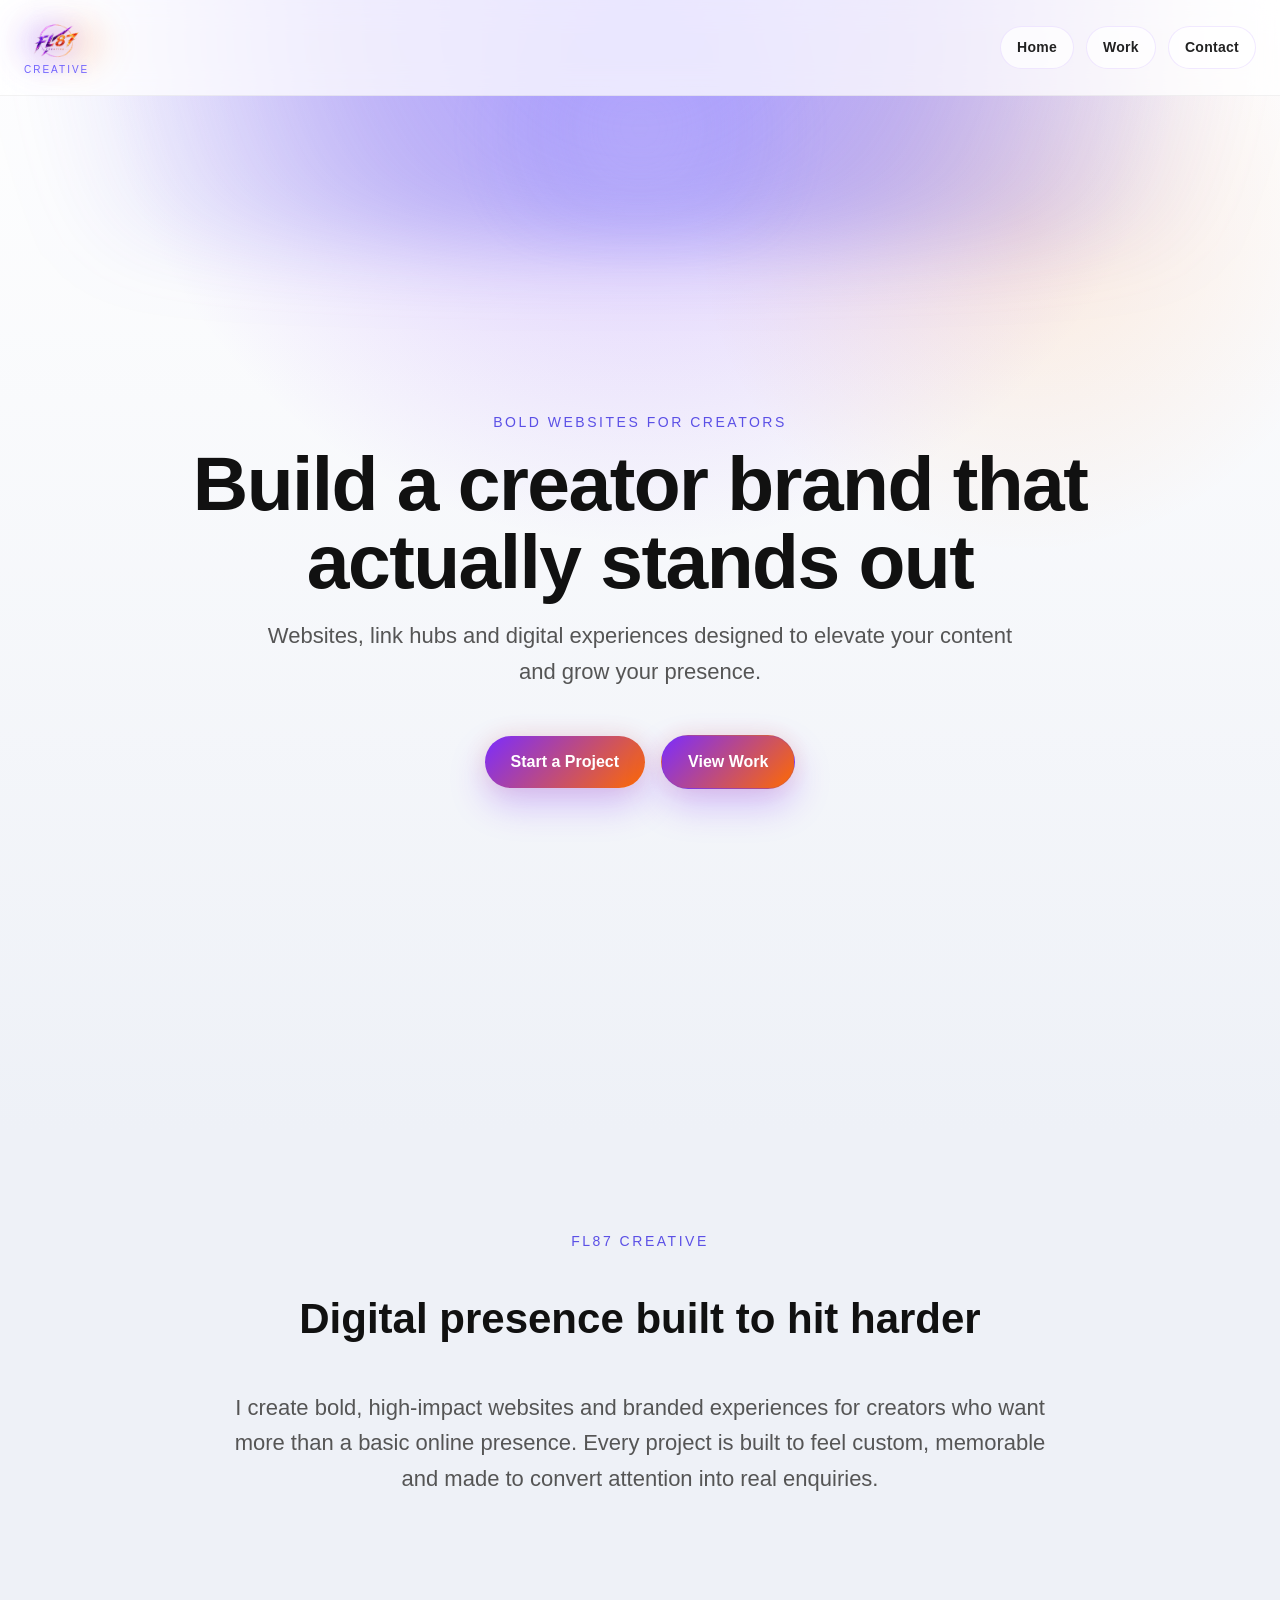
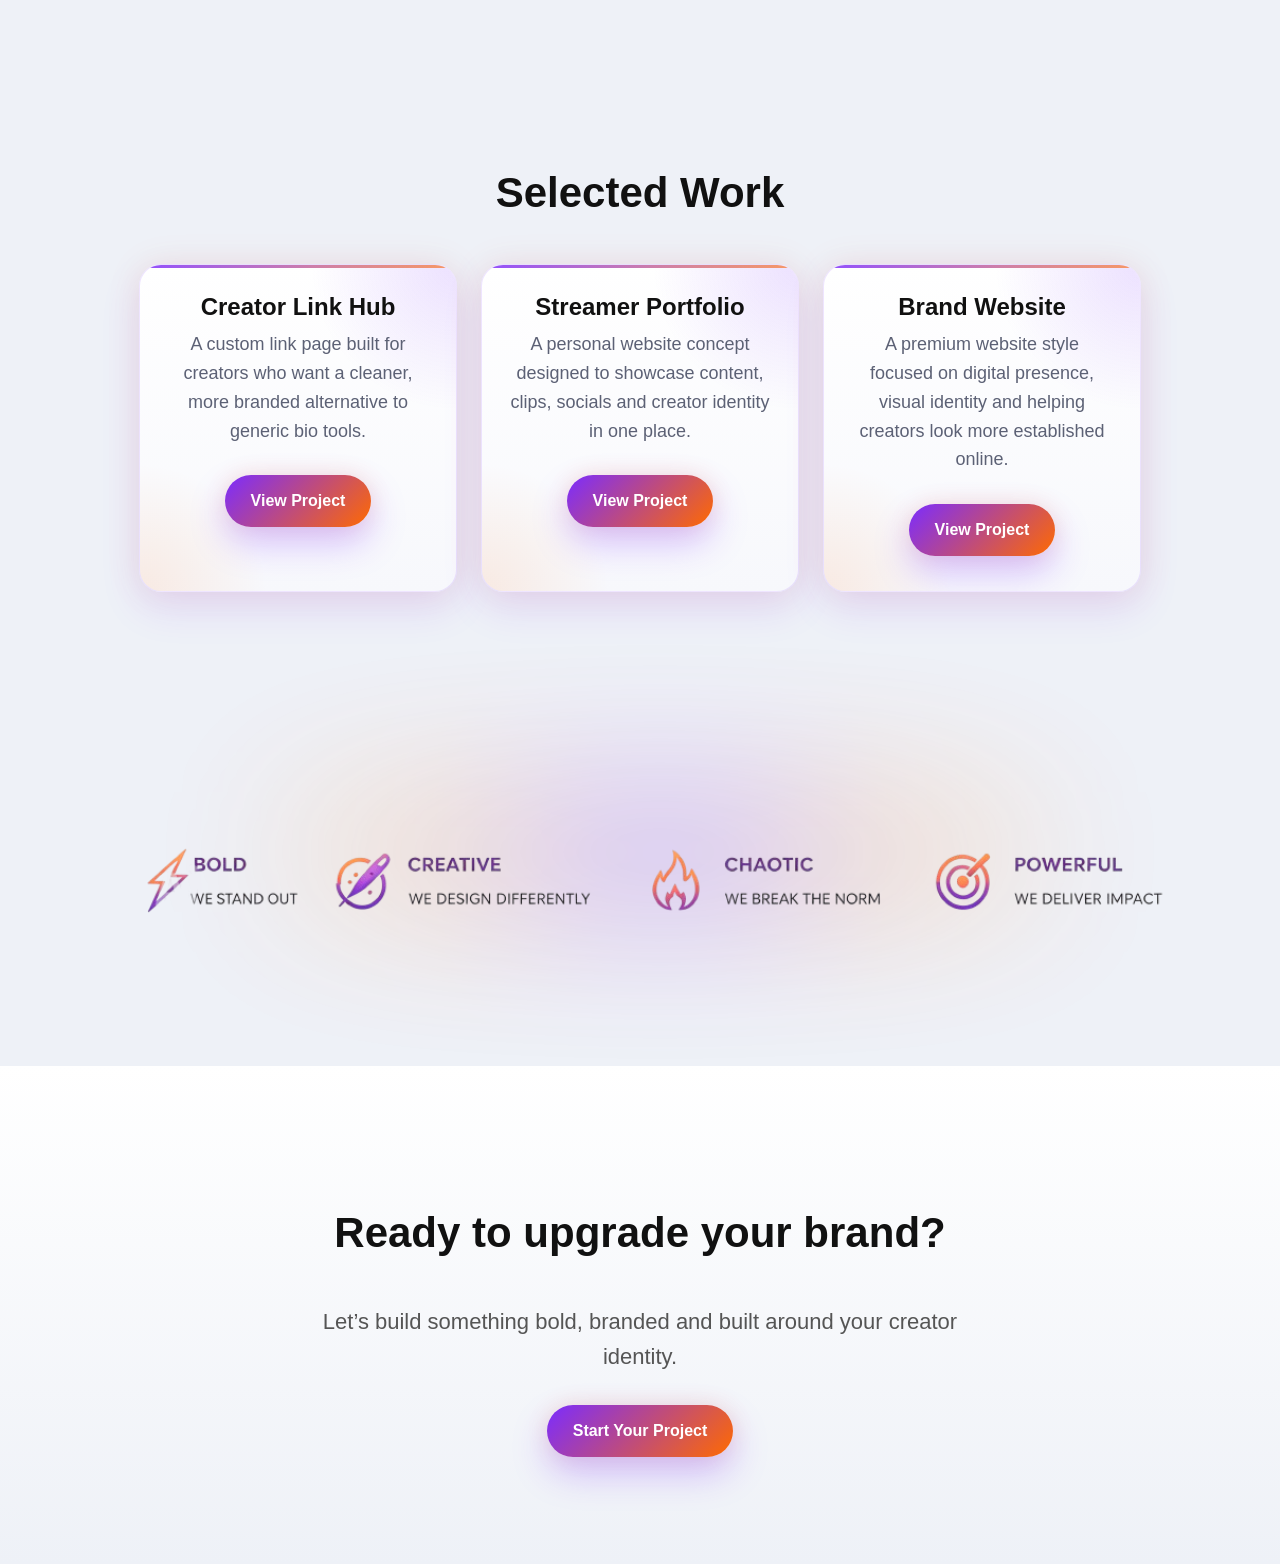
==== commit dc736754: "update nav logo mobile and brand strip styles" ====
--- a/index.html
+++ b/index.html
@@ -10,7 +10,7 @@
 <body>
   <header class="nav">
     <div class="logo-wrap">
-      <img src="FL87%20Creative%20Logo.png" alt="FL87 Creative logo" class="logo-img" onerror="this.onerror=null;this.src='logo.png';">
+      <img src="logo.png" alt="FL87 Creative logo" class="logo-img">
       <span class="logo-text">CREATIVE</span>
     </div>
     <nav aria-label="Primary navigation">
@@ -59,6 +59,9 @@
     </div>
   </section>
 
+  <section class="brand-strip">
+    <img src="brand-values.png" alt="FL87 Creative brand values">
+  </section>
   <section class="contact" id="contact">
     <h2>Ready to upgrade your brand?</h2>
     <p>Let’s build something bold, branded and built around your creator identity.</p>
--- a/style.css
+++ b/style.css
@@ -8,6 +8,7 @@
   color: white;
   font-family: Arial, sans-serif;
   line-height: 1.5;
+  overflow-x: hidden;
 }
 
 h1 {
@@ -41,17 +42,30 @@
 
 .nav nav {
   display: flex;
-  gap: 18px;
+  gap: 12px;
+  align-items: center;
 }
 
 .nav a {
   text-decoration: none;
   color: white;
   font-size: 14px;
+  font-weight: 700;
+  letter-spacing: 0.02em;
+  padding: 10px 16px;
+  border-radius: 999px;
+  background: rgba(255, 255, 255, 0.04);
+  border: 1px solid rgba(255, 255, 255, 0.08);
+  box-shadow: 0 0 0 rgba(0, 0, 0, 0);
+  transition: transform 0.25s ease, color 0.25s ease, background 0.25s ease, border-color 0.25s ease, box-shadow 0.25s ease;
 }
 
 .nav a:hover {
-  color: #c4c0ff;
+  color: white;
+  transform: translateY(-2px);
+  background: linear-gradient(135deg, rgba(123, 44, 255, 0.22), rgba(255, 106, 0, 0.18));
+  border-color: rgba(123, 44, 255, 0.34);
+  box-shadow: 0 12px 26px rgba(123, 44, 255, 0.16), 0 0 24px rgba(255, 106, 0, 0.10);
 }
 
 .logo-wrap {
@@ -59,6 +73,26 @@
   flex-direction: column;
   align-items: flex-start;
   line-height: 1;
+  position: relative;
+  isolation: isolate;
+}
+
+.logo-wrap::before {
+  content: "";
+  position: absolute;
+  left: 50%;
+  top: 50%;
+  width: 118px;
+  height: 64px;
+  transform: translate(-50%, -54%);
+  background:
+    radial-gradient(circle at 38% 46%, rgba(123, 44, 255, 0.34), transparent 46%),
+    radial-gradient(circle at 70% 48%, rgba(255, 106, 0, 0.24), transparent 42%);
+  filter: blur(14px);
+  opacity: 0.9;
+  pointer-events: none;
+  z-index: -1;
+  animation: logoAuraPulse 4.2s ease-in-out infinite;
 }
 
 .logo-img {
@@ -66,14 +100,22 @@
   width: auto;
   display: block;
   object-fit: contain;
-  filter: drop-shadow(0 0 10px rgba(123, 44, 255, 0.18));
+  filter: drop-shadow(0 0 14px rgba(123, 44, 255, 0.34)) drop-shadow(0 0 24px rgba(255, 106, 0, 0.18));
+  animation: logoGlowPulse 4.2s ease-in-out infinite;
+  transition: transform 0.25s ease, filter 0.25s ease;
+}
+
+.logo-wrap:hover .logo-img {
+  transform: scale(1.04);
+  filter: drop-shadow(0 0 18px rgba(123, 44, 255, 0.42)) drop-shadow(0 0 30px rgba(255, 106, 0, 0.24));
 }
 
 .logo-text {
   font-size: 10px;
   letter-spacing: 0.2em;
-  color: #9f98ff;
-  margin-top: 2px;
+  color: #c5c0ff;
+  margin-top: 3px;
+  text-shadow: 0 0 14px rgba(123, 44, 255, 0.34), 0 0 24px rgba(123, 44, 255, 0.16);
 }
 
 .hero {
@@ -143,6 +185,10 @@
   gap: 16px;
   flex-wrap: wrap;
   margin-top: 16px;
+  width: 100%;
+  max-width: 100%;
+  margin-left: auto;
+  margin-right: auto;
 }
 
 .hero-secondary-btn {
@@ -402,6 +448,33 @@
   border-color: rgba(79, 70, 229, 0.45);
 }
 
+@keyframes logoGlowPulse {
+  0% {
+    filter: drop-shadow(0 0 12px rgba(123, 44, 255, 0.28)) drop-shadow(0 0 18px rgba(255, 106, 0, 0.14));
+  }
+  50% {
+    filter: drop-shadow(0 0 20px rgba(123, 44, 255, 0.42)) drop-shadow(0 0 32px rgba(255, 106, 0, 0.24));
+  }
+  100% {
+    filter: drop-shadow(0 0 12px rgba(123, 44, 255, 0.28)) drop-shadow(0 0 18px rgba(255, 106, 0, 0.14));
+  }
+}
+
+@keyframes logoAuraPulse {
+  0% {
+    opacity: 0.72;
+    transform: translate(-50%, -54%) scale(0.98);
+  }
+  50% {
+    opacity: 1;
+    transform: translate(-50%, -54%) scale(1.06);
+  }
+  100% {
+    opacity: 0.72;
+    transform: translate(-50%, -54%) scale(0.98);
+  }
+}
+
 @keyframes heroGlowPulse {
   0% {
     transform: translateY(-14px) scale(0.98);
@@ -435,14 +508,26 @@
 
   .nav {
     padding: 14px 16px;
+    flex-direction: column;
+    justify-content: center;
+    align-items: center;
+    gap: 12px;
   }
 
   .nav nav {
-    gap: 12px;
+    gap: 8px;
+    width: 100%;
+    justify-content: center;
+    flex-wrap: wrap;
+  }
+
+  .logo-wrap {
+    align-items: center;
   }
 
   .nav a {
-    font-size: 13px;
+    font-size: 12px;
+    padding: 8px 12px;
   }
 
   .hero {
@@ -453,12 +538,17 @@
   .hero-actions {
     flex-direction: column;
     gap: 12px;
+    width: 100%;
+    align-items: center;
+    justify-content: center;
   }
 
   .hero-actions .work-btn,
   .hero-actions .hero-secondary-btn {
     width: 100%;
     max-width: 280px;
+    margin-left: auto;
+    margin-right: auto;
   }
 
   .work,
@@ -488,6 +578,21 @@
 
   .logo-img {
     height: 34px;
+  }
+  .logo-wrap::before {
+    left: 50%;
+    top: 50%;
+    width: 94px;
+    height: 52px;
+    transform: translate(-50%, -50%);
+  }
+
+  .hero,
+  .work,
+  .contact,
+  .social-preview-section,
+  .contact-page {
+    overflow-x: hidden;
   }
 }
 
@@ -515,10 +620,15 @@
 
   .nav a {
     color: #222;
+    background: rgba(255, 255, 255, 0.72);
+    border: 1px solid rgba(123, 44, 255, 0.10);
   }
 
   .nav a:hover {
-    color: #4f46e5;
+    color: #222;
+    background: linear-gradient(135deg, rgba(123, 44, 255, 0.10), rgba(255, 106, 0, 0.10));
+    border-color: rgba(123, 44, 255, 0.22);
+    box-shadow: 0 10px 22px rgba(123, 44, 255, 0.10), 0 0 20px rgba(255, 106, 0, 0.08);
   }
 
   .work-item {
@@ -599,4 +709,47 @@
   .form-error {
     color: #d9363e;
   }
+
+  .logo-img {
+    filter: drop-shadow(0 0 12px rgba(123, 44, 255, 0.24)) drop-shadow(0 0 20px rgba(255, 106, 0, 0.14));
+  }
+  .logo-wrap::before {
+    background:
+      radial-gradient(circle at 38% 46%, rgba(123, 44, 255, 0.20), transparent 46%),
+      radial-gradient(circle at 70% 48%, rgba(255, 106, 0, 0.16), transparent 42%);
+    opacity: 1;
+  }
+  .logo-wrap:hover .logo-img {
+    filter: drop-shadow(0 0 16px rgba(123, 44, 255, 0.30)) drop-shadow(0 0 24px rgba(255, 106, 0, 0.18));
+  }
+  .logo-text {
+    color: #6f63ff;
+    text-shadow: 0 0 10px rgba(123, 44, 255, 0.18), 0 0 18px rgba(123, 44, 255, 0.08);
+  }
+}
+.brand-strip {
+  width: 100%;
+  display: flex;
+  justify-content: center;
+  padding: 60px 20px;
+  position: relative;
+}
+
+.brand-strip img {
+  max-width: 1100px;
+  width: 100%;
+  border-radius: 16px;
+  position: relative;
+  z-index: 2;
+}
+
+/* Glow behind */
+.brand-strip::before {
+  content: "";
+  position: absolute;
+  width: 900px;
+  height: 200px;
+  background: radial-gradient(circle, rgba(123,44,255,0.25), rgba(255,106,0,0.15), transparent);
+  filter: blur(60px);
+  opacity: 0.8;
 }
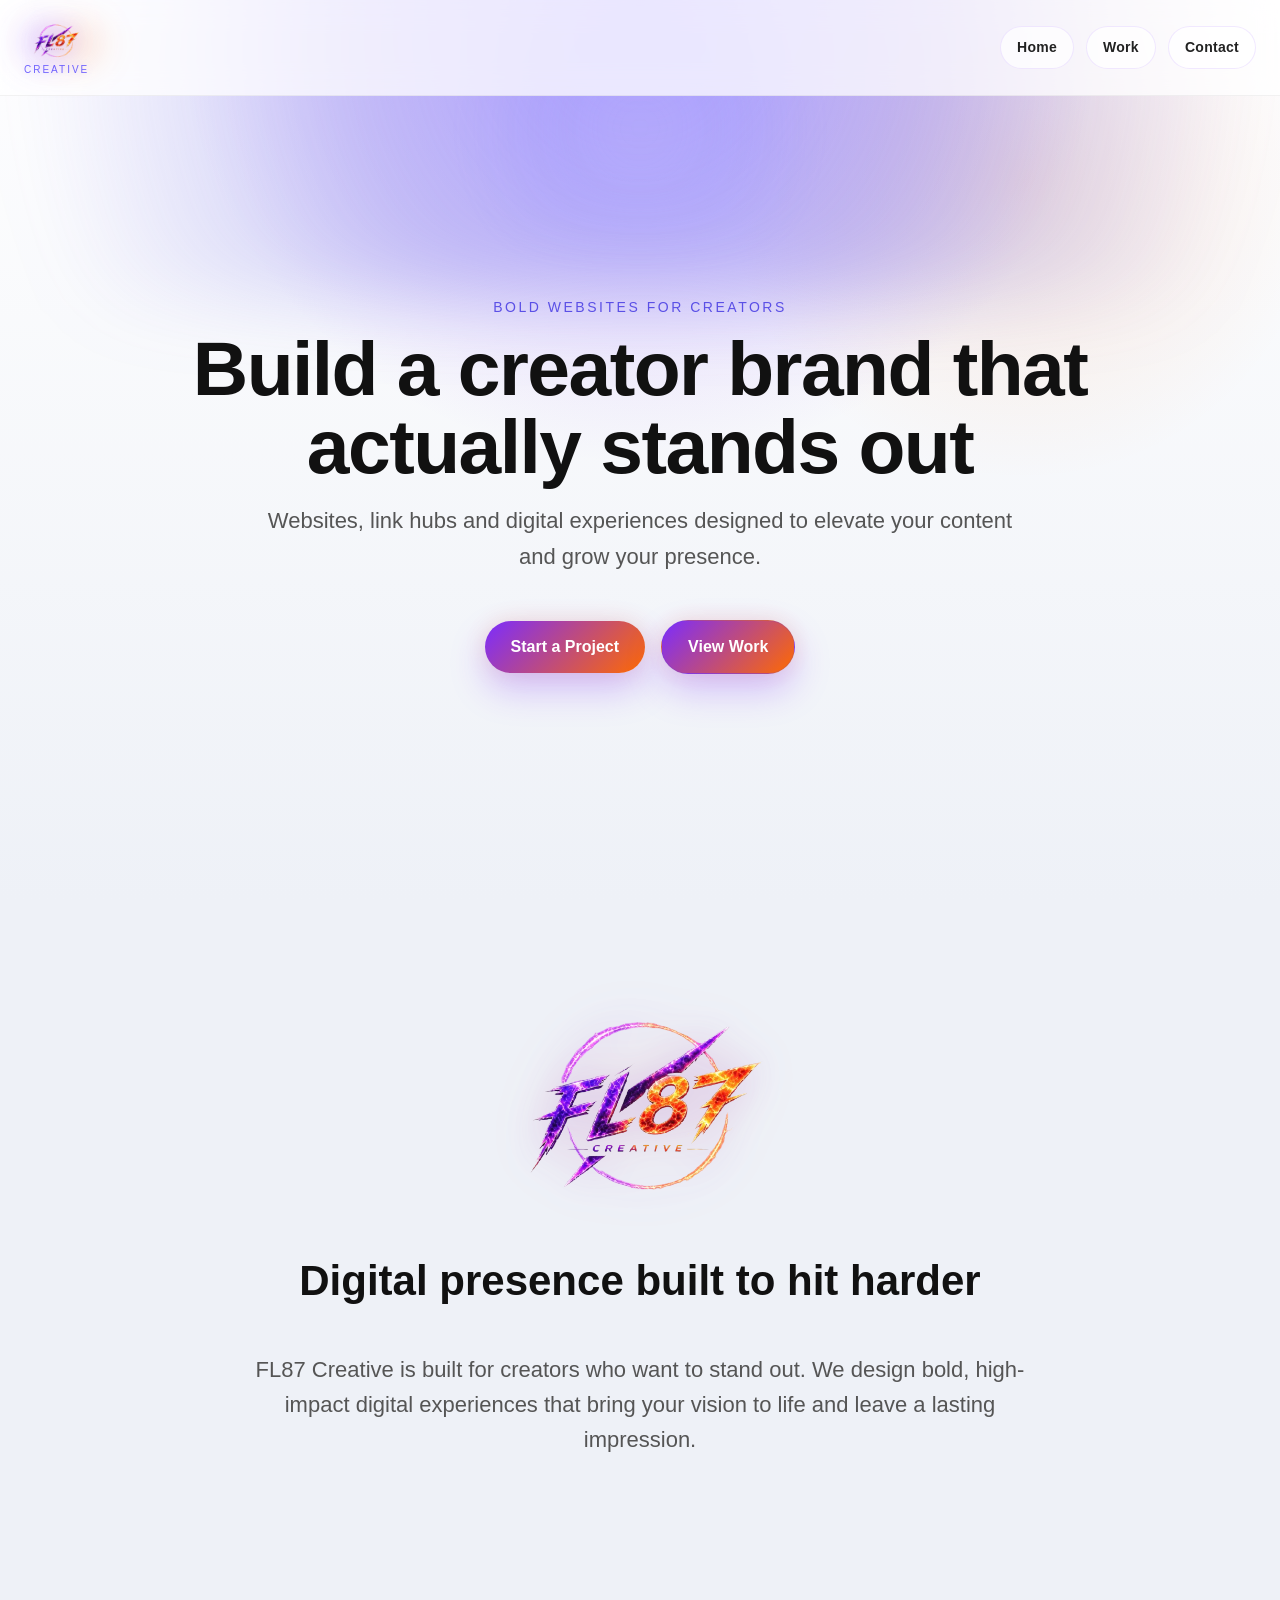
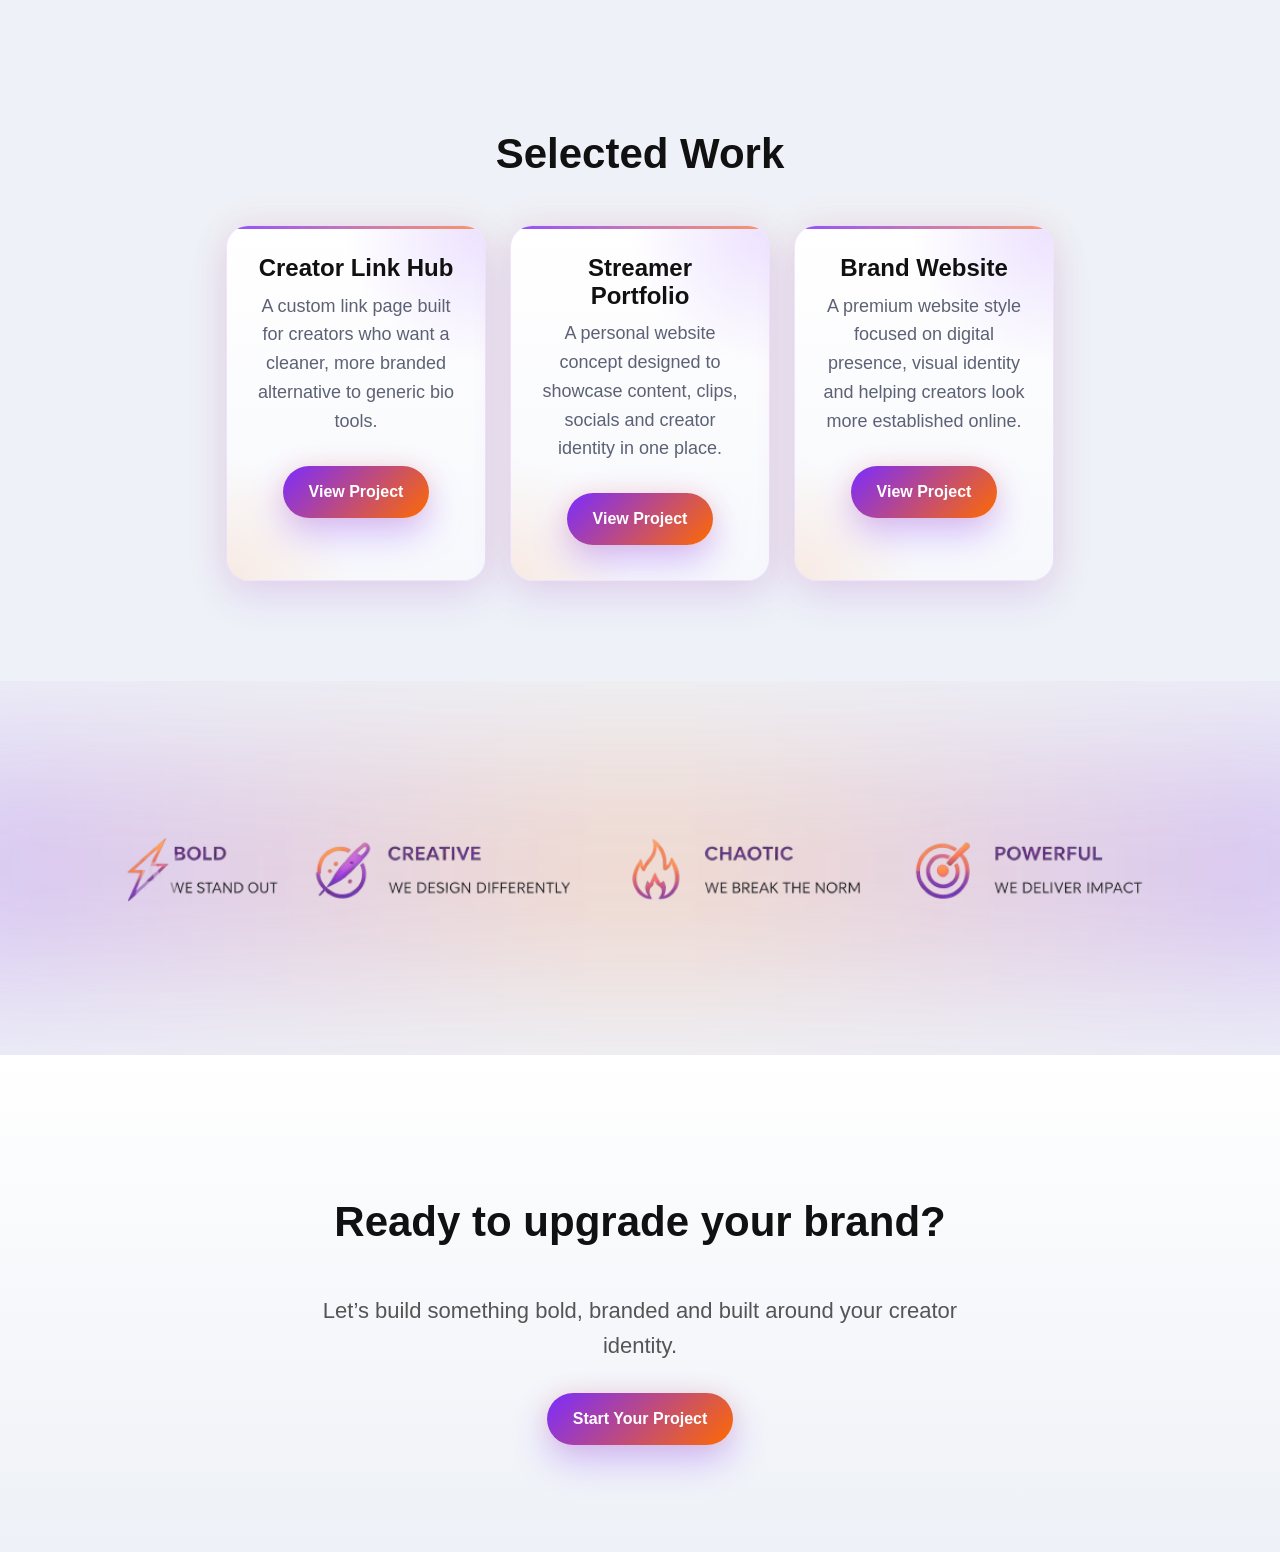
==== commit 2ec29fc2: "final image-path and style cleanup" ====
--- a/index.html
+++ b/index.html
@@ -10,7 +10,7 @@
 <body>
   <header class="nav">
     <div class="logo-wrap">
-      <img src="logo.png" alt="FL87 Creative logo" class="logo-img">
+      <img src="images/logo.png" alt="FL87 Creative logo" class="logo-img">
       <span class="logo-text">CREATIVE</span>
     </div>
     <nav aria-label="Primary navigation">
@@ -31,9 +31,11 @@
   </section>
 
   <section class="work intro-section">
-    <p class="section-kicker">FL87 Creative</p>
+    <div class="section-logo-wrap">
+      <img src="images/logo.png" alt="FL87 Creative logo" class="section-logo-img">
+    </div>
     <h2>Digital presence built to hit harder</h2>
-    <p>I create bold, high-impact websites and branded experiences for creators who want more than a basic online presence. Every project is built to feel custom, memorable and made to convert attention into real enquiries.</p>
+    <p>FL87 Creative is built for creators who want to stand out. We design bold, high-impact digital experiences that bring your vision to life and leave a lasting impression.</p>
   </section>
 
   <section class="work" id="work">
@@ -60,7 +62,7 @@
   </section>
 
   <section class="brand-strip">
-    <img src="brand-values.png" alt="FL87 Creative brand values">
+    <img src="images/brand-values.png" alt="FL87 Creative brand values">
   </section>
   <section class="contact" id="contact">
     <h2>Ready to upgrade your brand?</h2>
--- a/style.css
+++ b/style.css
@@ -1,3 +1,8 @@
+*,
+*::before,
+*::after {
+  box-sizing: border-box;
+}
 html {
   scroll-behavior: smooth;
 }
@@ -9,6 +14,7 @@
   font-family: Arial, sans-serif;
   line-height: 1.5;
   overflow-x: hidden;
+  width: 100%;
 }
 
 h1 {
@@ -23,6 +29,12 @@
   max-width: 700px;
   margin: 0 auto 30px;
   line-height: 1.6;
+}
+
+img {
+  max-width: 100%;
+  height: auto;
+  display: block;
 }
 
 .nav {
@@ -242,6 +254,18 @@
   max-width: none;
 }
 
+.section-logo-wrap {
+  display: flex;
+  justify-content: center;
+  margin: 0 auto 18px;
+}
+
+.section-logo-img {
+  width: min(320px, 82vw);
+  height: auto;
+  filter: drop-shadow(0 0 18px rgba(123, 44, 255, 0.18)) drop-shadow(0 0 26px rgba(255, 106, 0, 0.12));
+}
+
 .trust-section {
   text-align: center;
 }
@@ -497,6 +521,17 @@
   }
 }
 
+@keyframes brandGlowMove {
+  0% {
+    transform: translate(-50%, -50%) scale(0.95);
+    opacity: 0.6;
+  }
+  100% {
+    transform: translate(-50%, -50%) scale(1.08);
+    opacity: 0.9;
+  }
+}
+
 @media (max-width: 768px) {
   h1 {
     font-size: 38px;
@@ -527,11 +562,11 @@
 
   .nav a {
     font-size: 12px;
-    padding: 8px 12px;
+    padding: 8px 10px;
   }
 
   .hero {
-    padding: 130px 20px 60px;
+    padding: 150px 16px 60px;
     min-height: auto;
   }
 
@@ -546,7 +581,7 @@
   .hero-actions .work-btn,
   .hero-actions .hero-secondary-btn {
     width: 100%;
-    max-width: 280px;
+    max-width: 260px;
     margin-left: auto;
     margin-right: auto;
   }
@@ -569,6 +604,8 @@
   .work-item {
     width: 100%;
     max-width: 300px;
+    margin-left: auto;
+    margin-right: auto;
   }
 
   .section-kicker {
@@ -593,6 +630,24 @@
   .social-preview-section,
   .contact-page {
     overflow-x: hidden;
+  }
+
+  .section-logo-img {
+    width: min(250px, 84vw);
+  }
+
+  .brand-strip {
+    padding: 40px 16px;
+  }
+
+  .brand-strip img {
+    width: 100%;
+    max-width: 100%;
+  }
+
+  .brand-strip::before {
+    width: 140%;
+    height: 180px;
   }
 }
 
@@ -731,25 +786,38 @@
   width: 100%;
   display: flex;
   justify-content: center;
+  align-items: center;
   padding: 60px 20px;
   position: relative;
+  overflow: hidden;
 }
 
 .brand-strip img {
   max-width: 1100px;
-  width: 100%;
+  width: min(1100px, 100%);
   border-radius: 16px;
   position: relative;
   z-index: 2;
-}
-
-/* Glow behind */
+  margin-left: auto;
+  margin-right: auto;
+}
+
 .brand-strip::before {
   content: "";
   position: absolute;
-  width: 900px;
-  height: 200px;
-  background: radial-gradient(circle, rgba(123,44,255,0.25), rgba(255,106,0,0.15), transparent);
-  filter: blur(60px);
-  opacity: 0.8;
+  left: 50%;
+  top: 50%;
+  width: 120%;
+  height: 220px;
+  transform: translate(-50%, -50%);
+  background: linear-gradient(
+    90deg,
+    rgba(123, 44, 255, 0.35),
+    rgba(255, 106, 0, 0.25),
+    rgba(123, 44, 255, 0.35)
+  );
+  filter: blur(80px);
+  opacity: 0.72;
+  pointer-events: none;
+  animation: brandGlowMove 8s ease-in-out infinite alternate;
 }
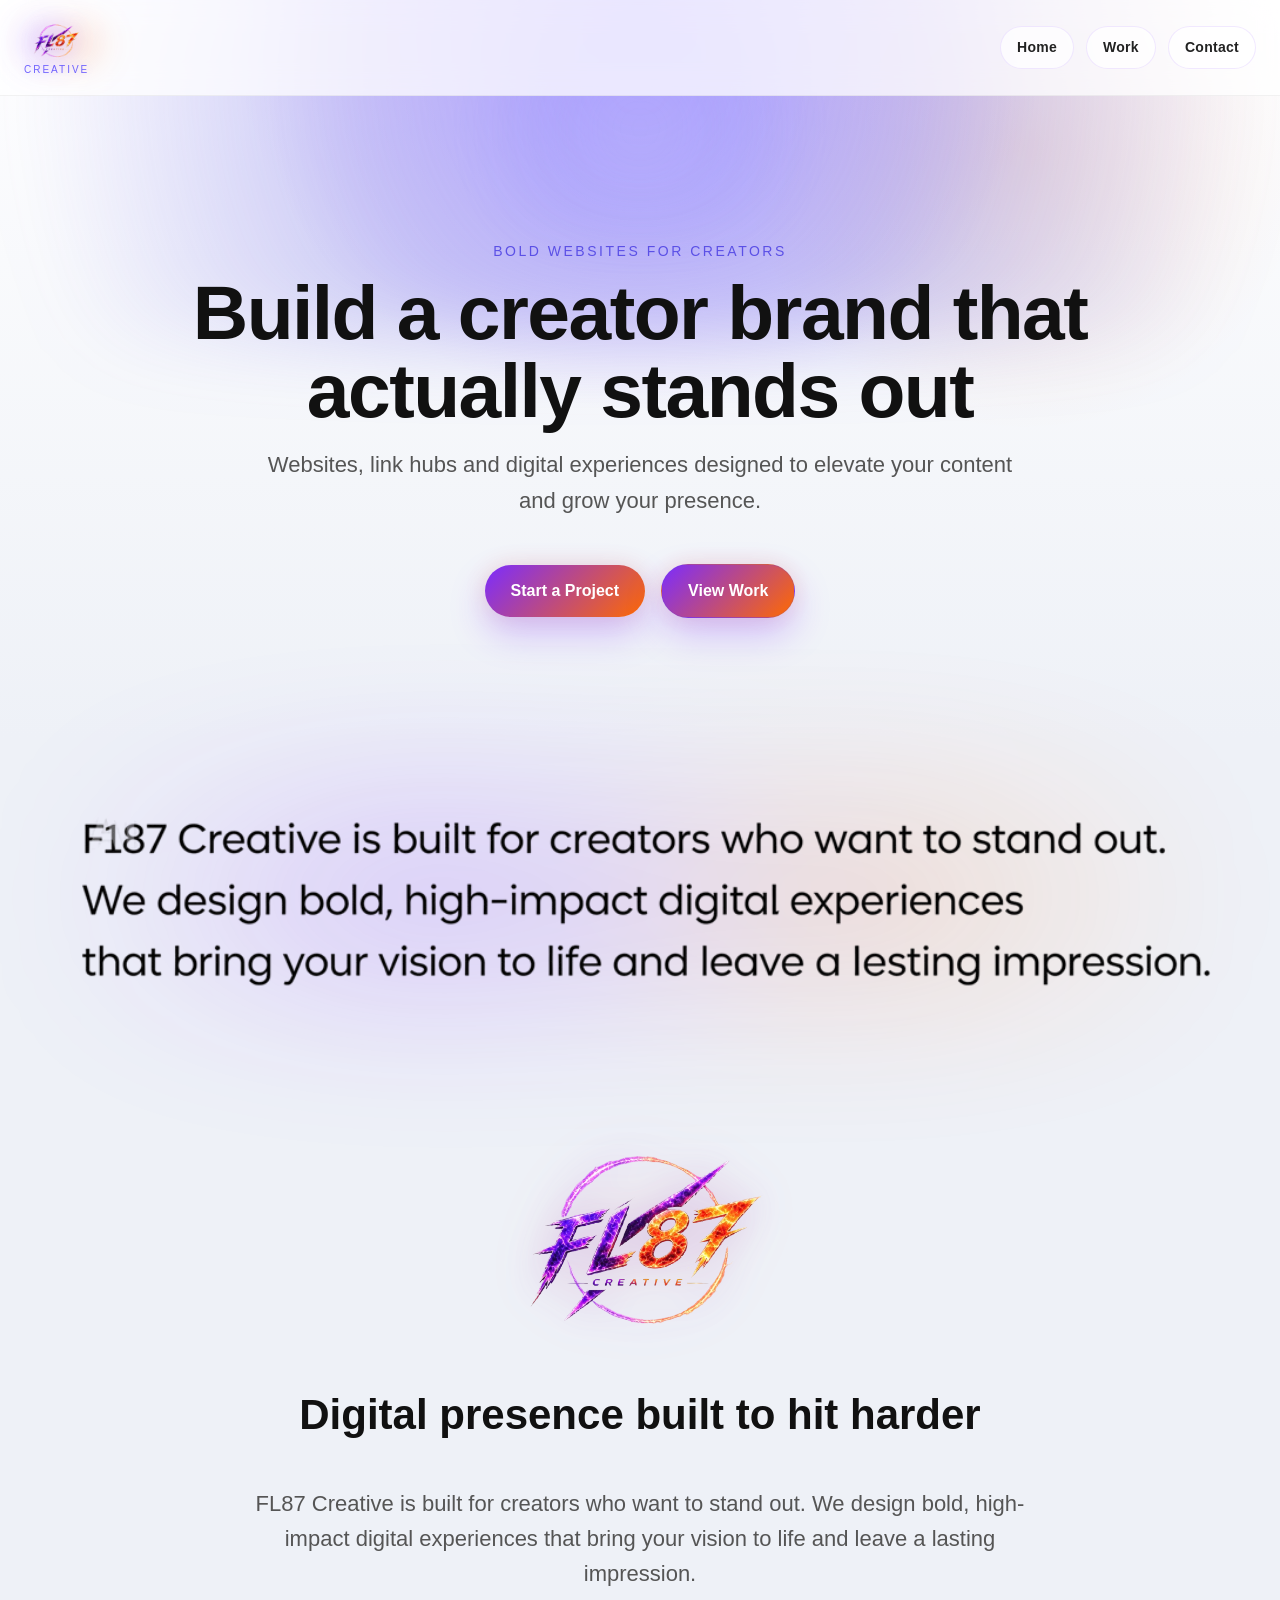
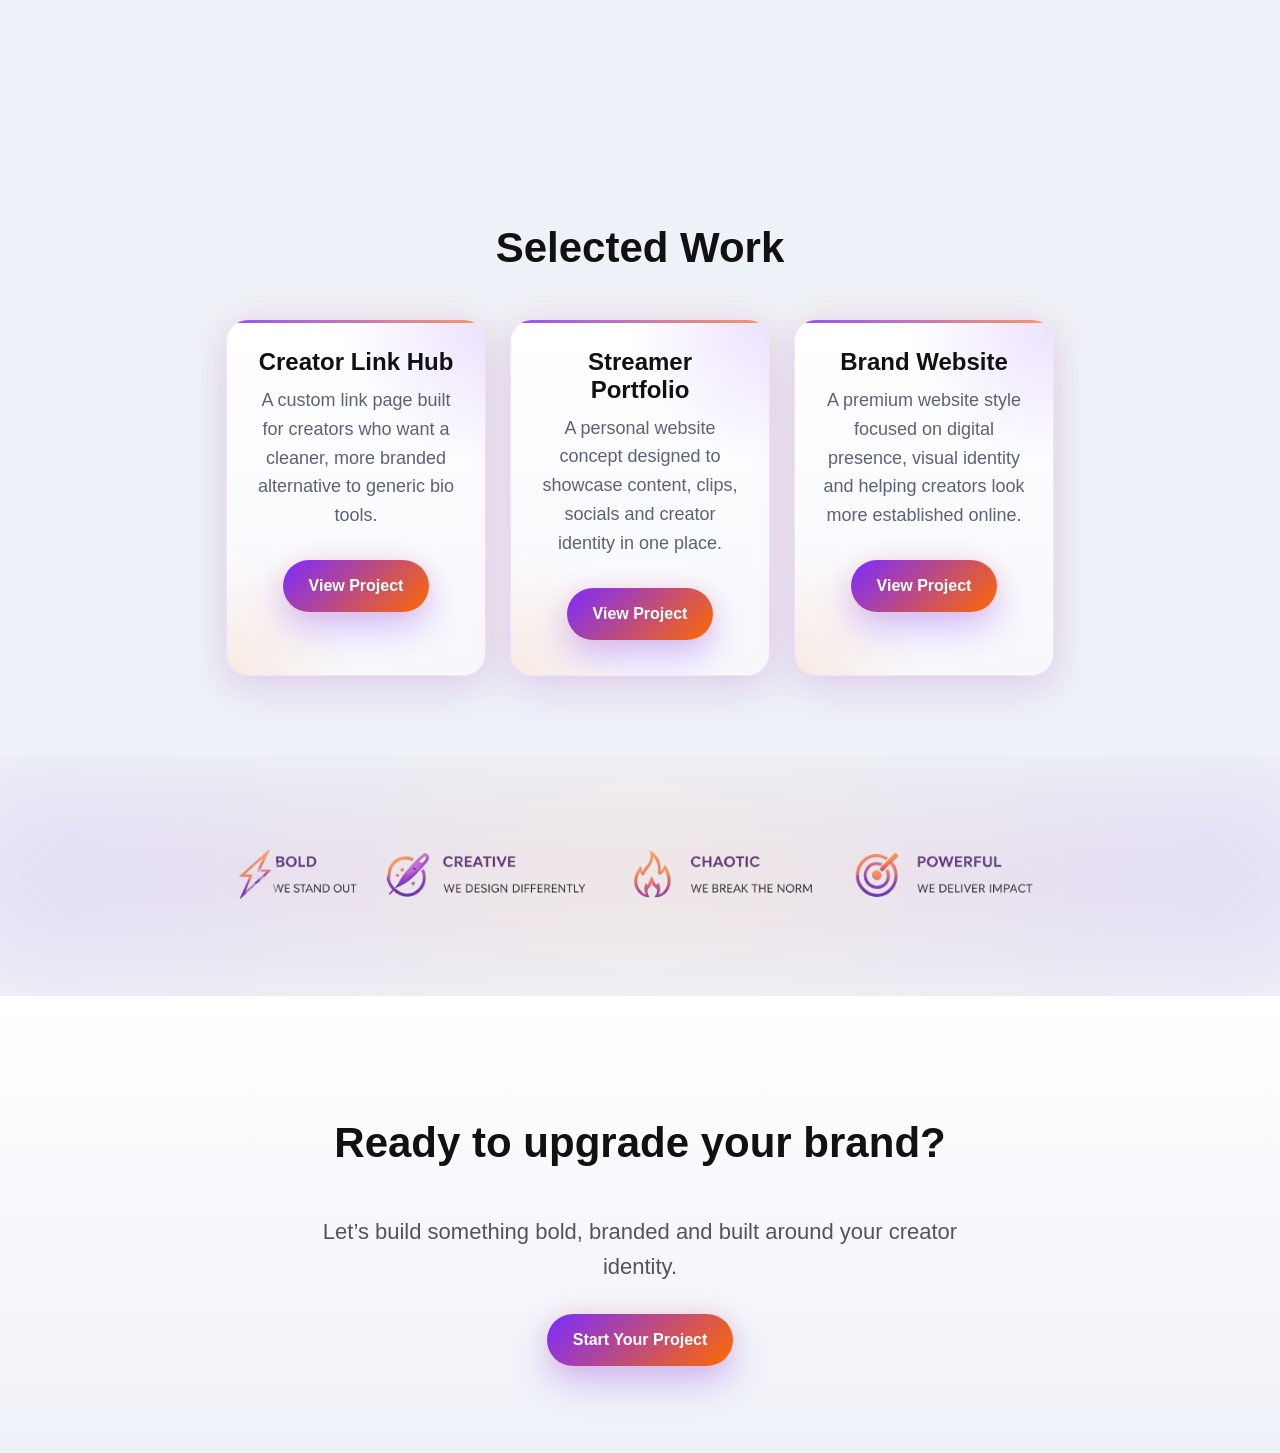
==== commit af2979c7: "polish homepage statement glow and sleek brand strip" ====
--- a/index.html
+++ b/index.html
@@ -28,6 +28,10 @@
       <a href="contact.html" class="work-btn">Start a Project</a>
       <a href="work.html" class="hero-secondary-btn">View Work</a>
     </div>
+</section>
+
+  <section class="brand-statement">
+    <img src="images/brand-statement.png" alt="FL87 Creative statement">
   </section>
 
   <section class="work intro-section">
--- a/style.css
+++ b/style.css
@@ -14,7 +14,12 @@
   font-family: Arial, sans-serif;
   line-height: 1.5;
   overflow-x: hidden;
+  max-width: 100vw;
   width: 100%;
+}
+
+html, body {
+  overflow-x: hidden;
 }
 
 h1 {
@@ -131,12 +136,12 @@
 }
 
 .hero {
-  min-height: 100vh;
+  min-height: 82vh;
   display: flex;
   flex-direction: column;
   justify-content: center;
   align-items: center;
-  padding: 150px 20px 80px;
+  padding: 190px 20px 70px;
   text-align: center;
   background:
     radial-gradient(circle at top, rgba(123, 44, 255, 0.52), transparent 38%),
@@ -144,6 +149,7 @@
     linear-gradient(180deg, #161622 0%, #0b0b0f 100%);
   position: relative;
   overflow: hidden;
+  max-width: 100vw;
 }
 
 .hero::before {
@@ -179,8 +185,8 @@
 }
 
 .hero h1 {
-  max-width: 900px;
-  font-size: clamp(44px, 6vw, 82px);
+  max-width: 980px;
+  font-size: clamp(46px, 6vw, 82px);
   line-height: 1.02;
   margin: 0 0 18px;
   letter-spacing: -0.02em;
@@ -188,6 +194,8 @@
 
 .hero p {
   max-width: 760px;
+  margin-left: auto;
+  margin-right: auto;
 }
 
 .hero-actions {
@@ -201,6 +209,42 @@
   max-width: 100%;
   margin-left: auto;
   margin-right: auto;
+}
+
+.brand-statement {
+  display: flex;
+  justify-content: center;
+  align-items: center;
+  padding: 20px 20px 10px;
+  position: relative;
+  max-width: 100vw;
+}
+
+.brand-statement img {
+  width: min(1200px, 100%);
+  margin-left: auto;
+  margin-right: auto;
+  border-radius: 18px;
+  position: relative;
+  z-index: 2;
+}
+
+.brand-statement::before {
+  content: "";
+  position: absolute;
+  left: 50%;
+  top: 50%;
+  width: 96%;
+  height: 240px;
+  transform: translate(-50%, -50%);
+  background:
+    radial-gradient(circle at 30% 50%, rgba(123, 44, 255, 0.34), transparent 42%),
+    radial-gradient(circle at 70% 50%, rgba(255, 106, 0, 0.26), transparent 40%),
+    radial-gradient(circle at 50% 50%, rgba(123, 44, 255, 0.14), transparent 62%);
+  filter: blur(78px);
+  opacity: 0.95;
+  pointer-events: none;
+  animation: statementGlowPulse 4.8s ease-in-out infinite alternate;
 }
 
 .hero-secondary-btn {
@@ -224,7 +268,7 @@
 }
 
 .intro-section {
-  padding-top: 70px;
+  padding-top: 28px;
 }
 
 .intro-section p:last-child {
@@ -233,7 +277,7 @@
 
 .work,
 .contact {
-  padding: 100px 20px;
+  padding: 80px 20px;
   text-align: center;
 }
 
@@ -532,6 +576,17 @@
   }
 }
 
+@keyframes statementGlowPulse {
+  0% {
+    transform: translate(-50%, -50%) scale(0.97);
+    opacity: 0.72;
+  }
+  100% {
+    transform: translate(-50%, -50%) scale(1.08);
+    opacity: 1;
+  }
+}
+
 @media (max-width: 768px) {
   h1 {
     font-size: 38px;
@@ -566,7 +621,7 @@
   }
 
   .hero {
-    padding: 150px 16px 60px;
+    padding: 160px 16px 50px;
     min-height: auto;
   }
 
@@ -637,7 +692,7 @@
   }
 
   .brand-strip {
-    padding: 40px 16px;
+    padding: 14px 16px 18px;
   }
 
   .brand-strip img {
@@ -646,12 +701,33 @@
   }
 
   .brand-strip::before {
-    width: 140%;
-    height: 180px;
+    width: 115%;
+    height: 100px;
+  }
+
+  .brand-statement {
+    padding: 12px 16px 6px;
+  }
+
+  .brand-statement img {
+    width: 100%;
+    max-width: 100%;
+  }
+
+  .brand-statement::before {
+    width: 122%;
+    height: 170px;
   }
 }
 
 @media (prefers-color-scheme: light) {
+  .brand-statement::before {
+    background:
+      radial-gradient(circle at 30% 50%, rgba(123, 44, 255, 0.20), transparent 42%),
+      radial-gradient(circle at 70% 50%, rgba(255, 106, 0, 0.16), transparent 40%),
+      radial-gradient(circle at 50% 50%, rgba(123, 44, 255, 0.08), transparent 62%);
+    opacity: 0.88;
+  }
   body {
     background: #eef1f7;
     color: #111;
@@ -787,15 +863,16 @@
   display: flex;
   justify-content: center;
   align-items: center;
-  padding: 60px 20px;
+  padding: 18px 20px 24px;
   position: relative;
   overflow: hidden;
+  max-width: 100vw;
 }
 
 .brand-strip img {
-  max-width: 1100px;
-  width: min(1100px, 100%);
-  border-radius: 16px;
+  max-width: 860px;
+  width: min(860px, 100%);
+  border-radius: 14px;
   position: relative;
   z-index: 2;
   margin-left: auto;
@@ -807,17 +884,22 @@
   position: absolute;
   left: 50%;
   top: 50%;
-  width: 120%;
-  height: 220px;
+  width: 105%;
+  height: 130px;
   transform: translate(-50%, -50%);
   background: linear-gradient(
     90deg,
-    rgba(123, 44, 255, 0.35),
-    rgba(255, 106, 0, 0.25),
-    rgba(123, 44, 255, 0.35)
+    rgba(123, 44, 255, 0.24),
+    rgba(255, 106, 0, 0.16),
+    rgba(123, 44, 255, 0.24)
   );
-  filter: blur(80px);
-  opacity: 0.72;
+  filter: blur(64px);
+  opacity: 0.62;
   pointer-events: none;
   animation: brandGlowMove 8s ease-in-out infinite alternate;
-}+}
+
+/* Hard stop for mobile overflow */
+body > * {
+  max-width: 100vw;
+}
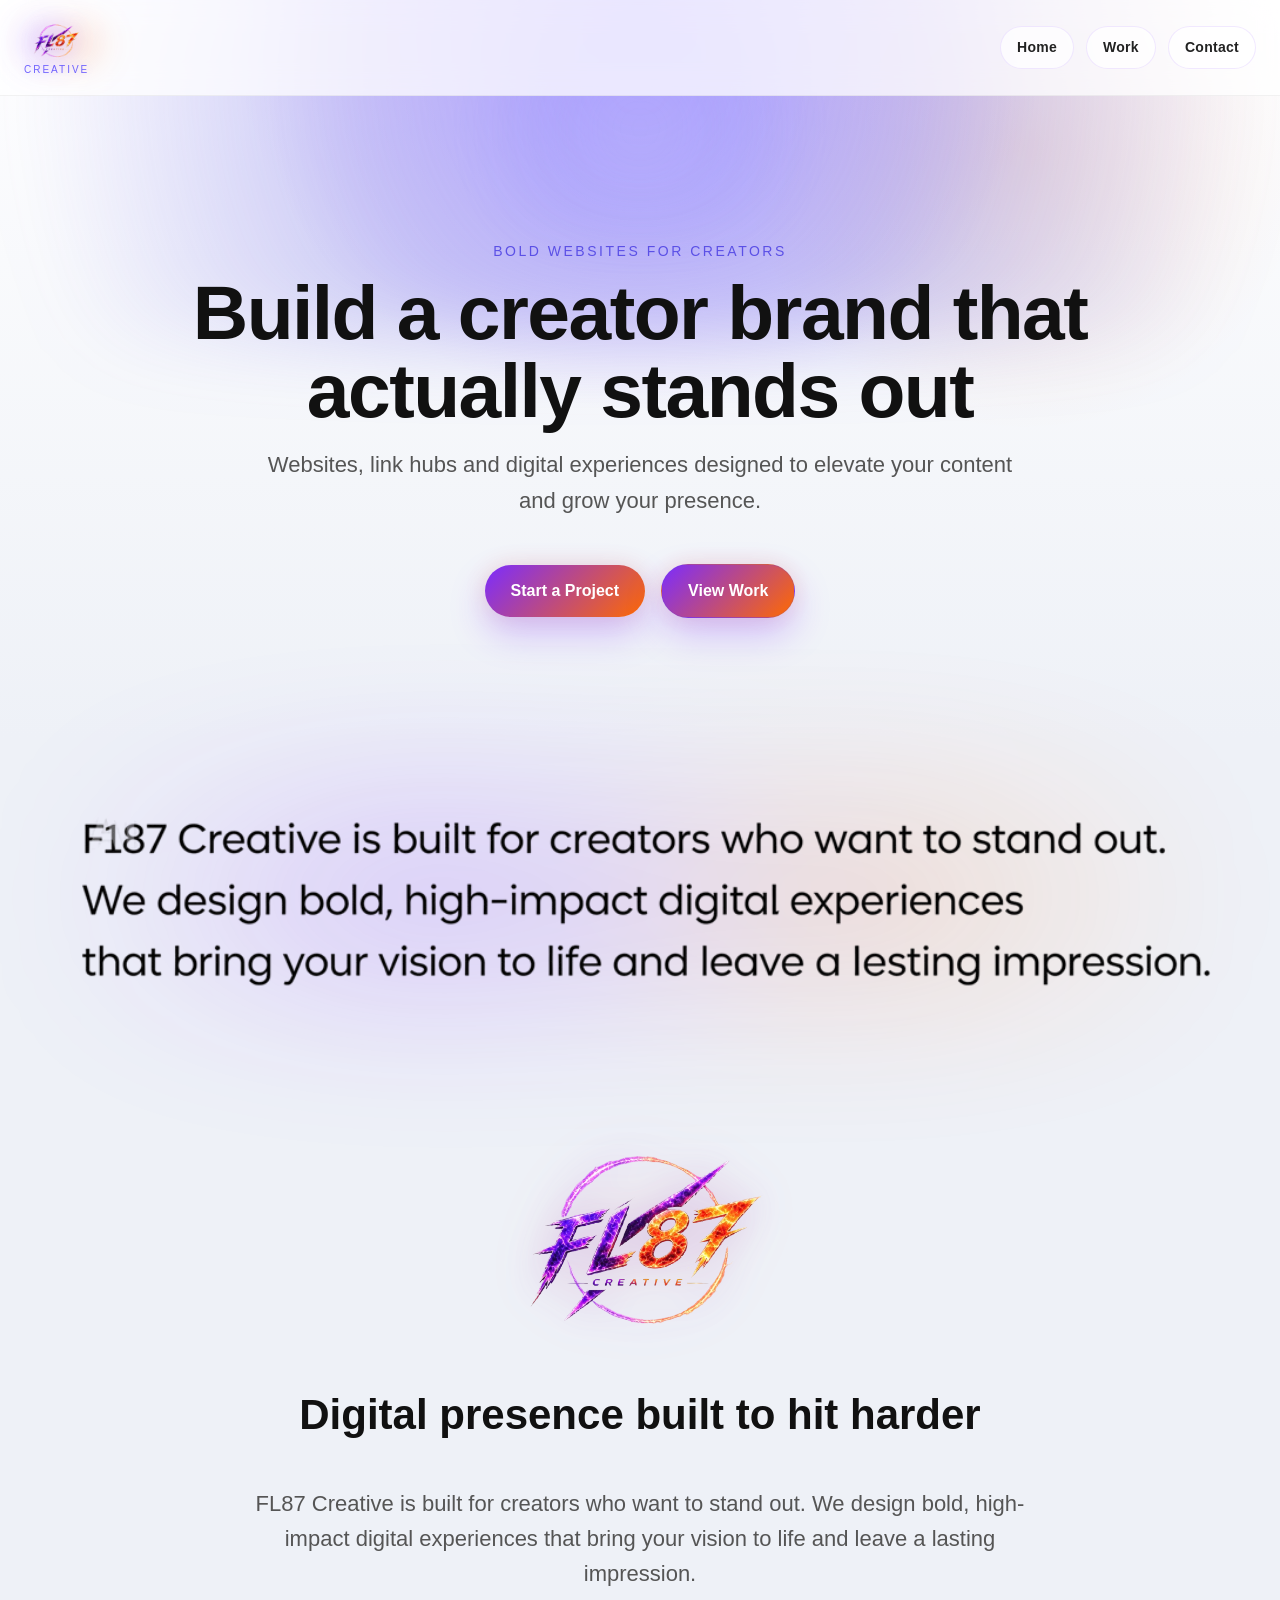
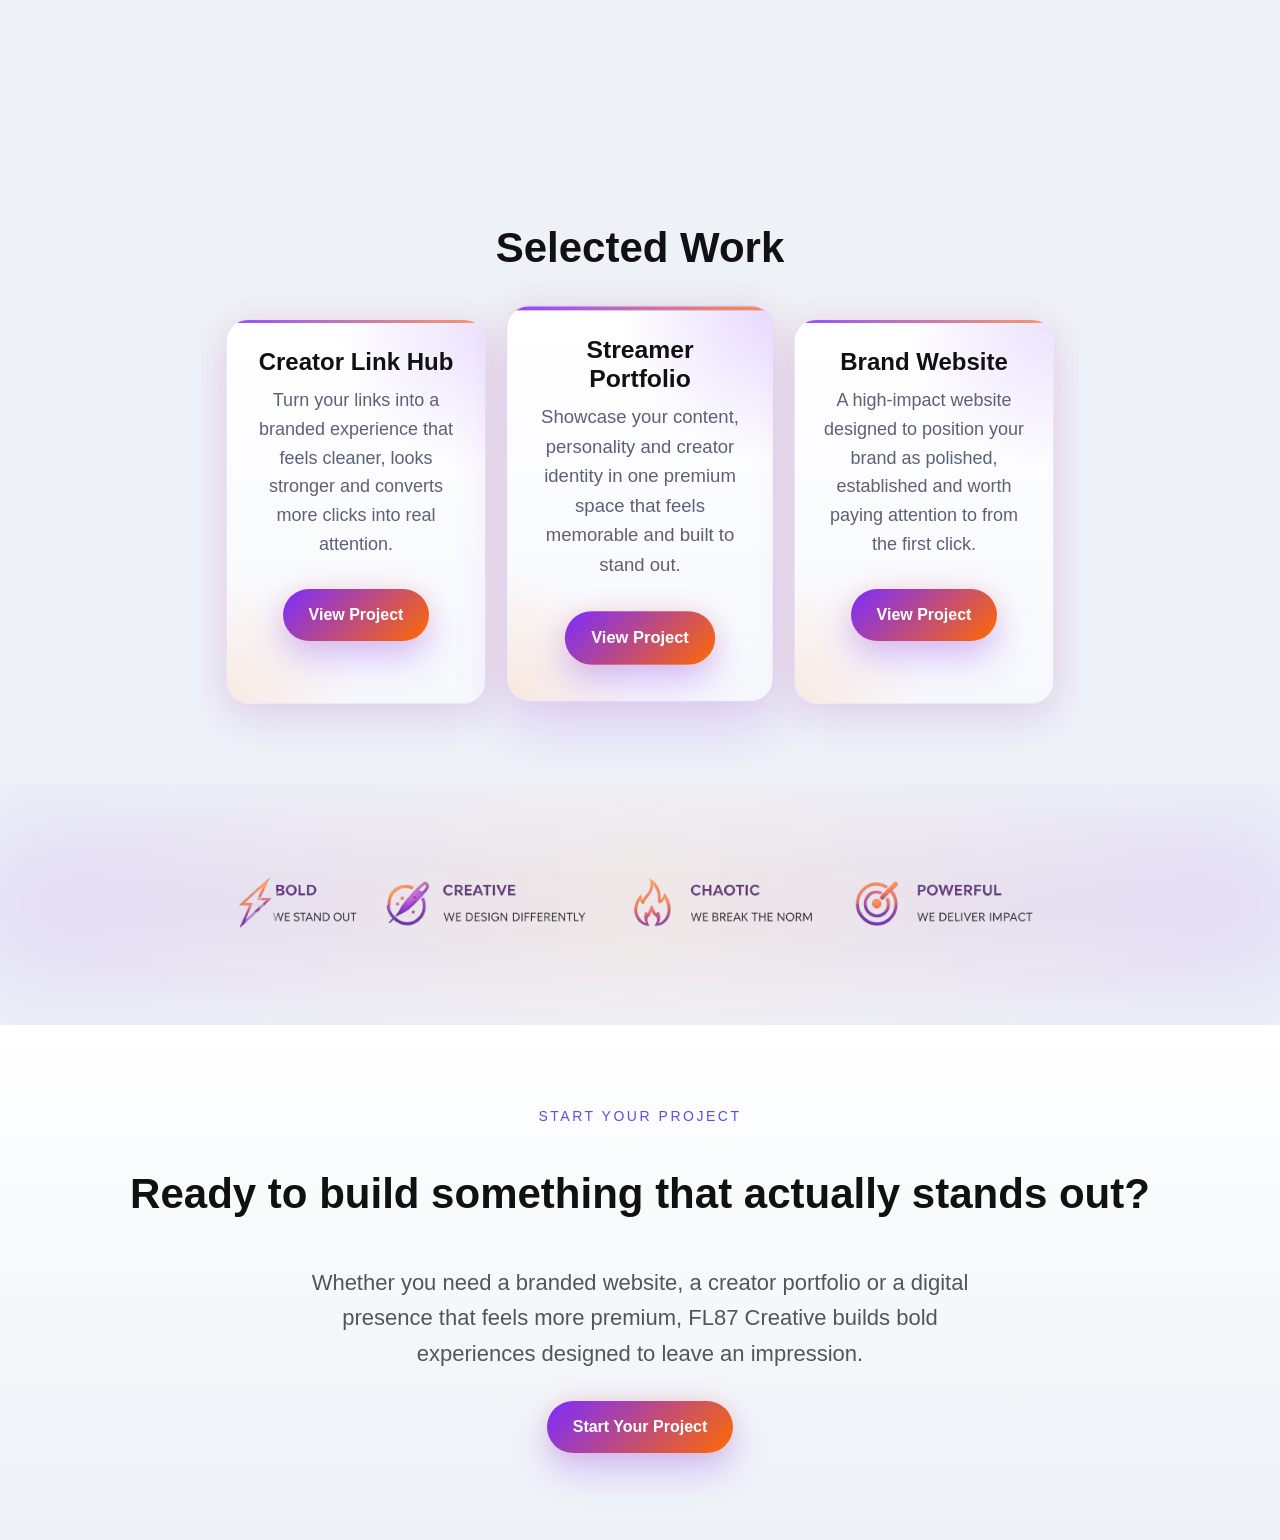
==== commit ec3cf640: "Updated showcase layouts, fixed image cropping, improved mobile gallery and refined brand page spaci" ====
--- a/index.html
+++ b/index.html
@@ -47,19 +47,19 @@
     <div class="work-grid">
       <article class="work-item">
         <h3>Creator Link Hub</h3>
-        <p>A custom link page built for creators who want a cleaner, more branded alternative to generic bio tools.</p>
+        <p>Turn your links into a branded experience that feels cleaner, looks stronger and converts more clicks into real attention.</p>
         <a href="link-hub.html" class="work-btn">View Project</a>
       </article>
 
       <article class="work-item">
         <h3>Streamer Portfolio</h3>
-        <p>A personal website concept designed to showcase content, clips, socials and creator identity in one place.</p>
+        <p>Showcase your content, personality and creator identity in one premium space that feels memorable and built to stand out.</p>
         <a href="portfolio.html" class="work-btn">View Project</a>
       </article>
 
       <article class="work-item">
         <h3>Brand Website</h3>
-        <p>A premium website style focused on digital presence, visual identity and helping creators look more established online.</p>
+        <p>A high-impact website designed to position your brand as polished, established and worth paying attention to from the first click.</p>
         <a href="brand.html" class="work-btn">View Project</a>
       </article>
     </div>
@@ -69,8 +69,9 @@
     <img src="images/brand-values.png" alt="FL87 Creative brand values">
   </section>
   <section class="contact" id="contact">
-    <h2>Ready to upgrade your brand?</h2>
-    <p>Let’s build something bold, branded and built around your creator identity.</p>
+    <p class="section-kicker">Start your project</p>
+    <h2>Ready to build something that actually stands out?</h2>
+    <p>Whether you need a branded website, a creator portfolio or a digital presence that feels more premium, FL87 Creative builds bold experiences designed to leave an impression.</p>
     <a href="contact.html" class="work-btn">Start Your Project</a>
   </section>
 </body>
--- a/style.css
+++ b/style.css
@@ -357,6 +357,21 @@
   pointer-events: none;
 }
 
+.work-grid .work-item:nth-child(2) {
+  transform: translateY(-8px) scale(1.03);
+  border-color: rgba(123, 44, 255, 0.24);
+  box-shadow: 0 26px 58px rgba(123, 44, 255, 0.20), 0 0 34px rgba(255, 106, 0, 0.12);
+}
+
+.work-grid .work-item:nth-child(2)::before {
+  background: radial-gradient(circle at top right, rgba(123, 44, 255, 0.30), transparent 32%), radial-gradient(circle at bottom left, rgba(255, 106, 0, 0.20), transparent 28%);
+}
+
+.work-grid .work-item:nth-child(2)::after {
+  height: 4px;
+  background: linear-gradient(90deg, rgba(123, 44, 255, 1), rgba(255, 106, 0, 0.84));
+}
+
 .work-item > * {
   position: relative;
   z-index: 2;
@@ -366,6 +381,11 @@
   transform: translateY(-10px) scale(1.015);
   box-shadow: 0 30px 60px rgba(123, 44, 255, 0.28), 0 0 40px rgba(123, 44, 255, 0.22), 0 0 36px rgba(255, 106, 0, 0.18), 0 0 0 1px rgba(123, 44, 255, 0.14);
   border-color: rgba(123, 44, 255, 0.34);
+}
+
+.work-grid .work-item:nth-child(2):hover {
+  transform: translateY(-14px) scale(1.04);
+  box-shadow: 0 34px 72px rgba(123, 44, 255, 0.32), 0 0 46px rgba(123, 44, 255, 0.24), 0 0 40px rgba(255, 106, 0, 0.20), 0 0 0 1px rgba(123, 44, 255, 0.18);
 }
 
 .work-item h3 {
@@ -516,6 +536,231 @@
   border-color: rgba(79, 70, 229, 0.45);
 }
 
+.project-showcase-section {
+  padding-top: 52px;
+  padding-bottom: 28px;
+}
+
+.project-showcase-section > h2,
+.project-showcase-section > p {
+  max-width: 780px;
+  margin-left: auto;
+  margin-right: auto;
+  margin-bottom: 10px;
+}
+
+.project-showcase-grid {
+  display: grid;
+  grid-template-columns: minmax(0, 1.35fr) minmax(0, 0.85fr);
+  gap: 22px;
+  max-width: 980px;
+  margin: 72px auto 18px;
+  align-items: stretch;
+}
+
+.multi-showcase-grid {
+  grid-template-areas:
+    "large small1"
+    "large small2";
+}
+
+.showcase-card-large {
+  grid-area: large;
+  min-height: 100%;
+}
+
+.showcase-card-small:nth-of-type(2) {
+  grid-area: small1;
+}
+
+.showcase-card-small:nth-of-type(3) {
+  grid-area: small2;
+}
+
+.project-showcase-card {
+  position: relative;
+  overflow: hidden;
+  border-radius: 24px;
+  border: 1px solid rgba(255, 255, 255, 0.08);
+  background: linear-gradient(180deg, rgba(19, 20, 28, 0.96), rgba(11, 11, 15, 0.98));
+  box-shadow: 0 26px 60px rgba(0, 0, 0, 0.36), 0 0 30px rgba(123, 44, 255, 0.14), 0 0 24px rgba(255, 106, 0, 0.08);
+  transition: transform 0.35s ease, box-shadow 0.35s ease, border-color 0.35s ease;
+  width: 100%;
+  margin-left: auto;
+  margin-right: auto;
+}
+
+.project-showcase-card::before {
+  content: "";
+  position: absolute;
+  inset: 0;
+  background: radial-gradient(circle at top right, rgba(123, 44, 255, 0.22), transparent 34%), radial-gradient(circle at bottom left, rgba(255, 106, 0, 0.16), transparent 28%);
+  pointer-events: none;
+  z-index: 1;
+}
+
+.project-showcase-card::after {
+  content: "";
+  position: absolute;
+  inset: 0 0 auto 0;
+  height: 3px;
+  background: linear-gradient(90deg, rgba(123, 44, 255, 0.98), rgba(255, 106, 0, 0.78));
+  opacity: 0.95;
+  pointer-events: none;
+  z-index: 2;
+}
+
+.project-showcase-card img {
+  width: 100%;
+  height: 100%;
+  min-height: 100%;
+  aspect-ratio: 16 / 9;
+  object-fit: cover;
+  position: relative;
+  z-index: 3;
+}
+
+.showcase-card-large img {
+  aspect-ratio: 16 / 11;
+}
+
+.project-showcase-grid:not(.multi-showcase-grid) {
+  grid-template-columns: minmax(0, 1fr);
+  max-width: 1120px;
+  margin: 56px auto 32px;
+}
+
+.project-showcase-grid:not(.multi-showcase-grid) .showcase-card-large {
+  max-width: 1120px;
+  border-radius: 28px;
+}
+
+.project-showcase-grid:not(.multi-showcase-grid) .showcase-card-large img {
+  aspect-ratio: auto;
+  height: auto;
+  min-height: 0;
+  object-fit: contain;
+  object-position: center;
+  background: linear-gradient(180deg, rgba(12, 12, 18, 0.98), rgba(18, 18, 28, 0.98));
+  padding: 4px;
+  transform: scale(1.04);
+  transform-origin: center;
+  border-radius: 24px;
+}
+
+.showcase-card-small img {
+  aspect-ratio: 16 / 9;
+  object-fit: contain;
+  object-position: center;
+  background: linear-gradient(180deg, rgba(12, 12, 18, 0.98), rgba(18, 18, 28, 0.98));
+  padding: 8px;
+}
+
+.showcase-card-small:nth-of-type(3) img {
+  aspect-ratio: 16 / 9;
+  object-fit: contain;
+  object-position: center;
+  background: linear-gradient(180deg, rgba(12, 12, 18, 0.98), rgba(18, 18, 28, 0.98));
+  padding: 8px;
+  transform: none;
+}
+
+.project-showcase-card:hover {
+  transform: translateY(-10px) scale(1.01);
+  border-color: rgba(123, 44, 255, 0.30);
+  box-shadow: 0 34px 72px rgba(123, 44, 255, 0.22), 0 0 40px rgba(123, 44, 255, 0.18), 0 0 34px rgba(255, 106, 0, 0.14);
+}
+
+.contact-cards-section {
+  padding-top: 50px;
+}
+
+.contact-cards-section > h2,
+.contact-cards-section > p {
+  max-width: 760px;
+  margin-left: auto;
+  margin-right: auto;
+}
+
+.contact-card {
+  position: relative;
+  overflow: hidden;
+  background: linear-gradient(180deg, rgba(26, 27, 36, 0.96), rgba(17, 18, 24, 0.98));
+  border: 1px solid rgba(255, 255, 255, 0.06);
+  box-shadow: 0 18px 40px rgba(0, 0, 0, 0.3), 0 0 18px rgba(123, 44, 255, 0.10);
+}
+
+.contact-card::before {
+  content: "";
+  position: absolute;
+  inset: 0;
+  background: radial-gradient(circle at top right, rgba(123, 44, 255, 0.16), transparent 32%), radial-gradient(circle at bottom left, rgba(255, 106, 0, 0.10), transparent 28%);
+  pointer-events: none;
+}
+
+.contact-card > * {
+  position: relative;
+  z-index: 2;
+}
+
+.contact-card a {
+  display: flex;
+  justify-content: center;
+  align-items: center;
+  width: fit-content;
+  margin: 16px auto 0;
+  text-align: center;
+}
+
+.contact-card-link {
+  display: flex;
+  justify-content: center;
+  align-items: center;
+  width: fit-content;
+  margin: 16px auto 0;
+  text-align: center;
+}
+
+.contact-form-section {
+  position: relative;
+}
+
+.contact-form-section::before {
+  content: "";
+  position: absolute;
+  left: 50%;
+  top: 50%;
+  width: min(960px, 92vw);
+  height: 72%;
+  transform: translate(-50%, -50%);
+  background: radial-gradient(circle, rgba(123, 44, 255, 0.12), rgba(255, 106, 0, 0.08), transparent 72%);
+  filter: blur(72px);
+  opacity: 0.9;
+  pointer-events: none;
+}
+
+.contact-form-section > * {
+  position: relative;
+  z-index: 2;
+}
+
+.contact-form-section h2,
+.contact-form-section p {
+  max-width: 760px;
+  margin-left: auto;
+  margin-right: auto;
+}
+
+.contact-note {
+  font-size: 14px;
+  letter-spacing: 0.14em;
+  text-transform: uppercase;
+  color: #a9a3ff;
+  margin: 18px auto 22px;
+  text-align: center;
+  max-width: none;
+}
+
 @keyframes logoGlowPulse {
   0% {
     filter: drop-shadow(0 0 12px rgba(123, 44, 255, 0.28)) drop-shadow(0 0 18px rgba(255, 106, 0, 0.14));
@@ -663,6 +908,15 @@
     margin-right: auto;
   }
 
+  .work-grid .work-item:nth-child(2) {
+    transform: none;
+    box-shadow: 0 22px 46px rgba(123, 44, 255, 0.18), 0 0 28px rgba(255, 106, 0, 0.10);
+  }
+
+  .work-grid .work-item:nth-child(2):hover {
+    transform: translateY(-10px) scale(1.015);
+  }
+
   .section-kicker {
     font-size: 12px;
     margin-bottom: 12px;
@@ -717,6 +971,99 @@
   .brand-statement::before {
     width: 122%;
     height: 170px;
+  }
+  .contact-cards-section {
+    padding-top: 36px;
+  }
+
+  .contact-form-section::before {
+    width: 96vw;
+    height: 62%;
+  }
+  .project-showcase-section {
+    padding-top: 40px;
+    padding-bottom: 10px;
+  }
+
+  .project-showcase-grid {
+    grid-template-columns: minmax(0, 1fr);
+    max-width: 100%;
+    margin: 48px auto 12px;
+    gap: 16px;
+  }
+
+  .multi-showcase-grid {
+    display: flex;
+    overflow-x: auto;
+    gap: 14px;
+    padding: 0 4px 8px;
+    scroll-snap-type: x mandatory;
+    -webkit-overflow-scrolling: touch;
+  }
+
+  .multi-showcase-grid::-webkit-scrollbar {
+    height: 8px;
+  }
+
+  .multi-showcase-grid::-webkit-scrollbar-thumb {
+    background: rgba(123, 44, 255, 0.35);
+    border-radius: 999px;
+  }
+
+  .showcase-card-large,
+  .showcase-card-small {
+    display: block;
+    flex: 0 0 90vw;
+    max-width: 90vw;
+    scroll-snap-align: center;
+  }
+
+  .project-showcase-card {
+    border-radius: 18px;
+    overflow: hidden;
+    background: linear-gradient(180deg, rgba(19, 20, 28, 0.96), rgba(11, 11, 15, 0.98));
+    border: 1px solid rgba(255, 255, 255, 0.08);
+    box-shadow: 0 20px 44px rgba(123, 44, 255, 0.16), 0 0 28px rgba(255, 106, 0, 0.10);
+    padding: 0;
+  }
+
+  .project-showcase-card::before,
+  .project-showcase-card::after {
+    display: none;
+  }
+
+  .showcase-card-large img,
+  .showcase-card-small img,
+  .showcase-card-small:nth-of-type(3) img {
+    width: 100%;
+    height: 100%;
+    min-height: 0;
+    aspect-ratio: 4 / 3;
+    object-fit: cover;
+    object-position: center;
+    background: none;
+    padding: 0;
+    transform: none;
+    border-radius: 0;
+    box-shadow: none;
+  }
+  .contact-note {
+    font-size: 12px;
+    margin: 16px auto 20px;
+  }
+
+  .project-showcase-grid:not(.multi-showcase-grid) {
+    margin: 34px auto 20px;
+  }
+
+  .project-showcase-grid:not(.multi-showcase-grid) .showcase-card-large {
+    max-width: 100%;
+    border-radius: 20px;
+  }
+
+  .project-showcase-grid:not(.multi-showcase-grid) .showcase-card-large img {
+    border-radius: 18px;
+    transform: scale(1.02);
   }
 }
 
@@ -776,6 +1123,19 @@
     background: linear-gradient(90deg, rgba(123, 44, 255, 0.92), rgba(255, 106, 0, 0.68));
   }
 
+  .work-grid .work-item:nth-child(2) {
+    border-color: rgba(123, 44, 255, 0.20);
+    box-shadow: 0 24px 52px rgba(123, 44, 255, 0.16), 0 0 34px rgba(255, 106, 0, 0.10);
+  }
+
+  .work-grid .work-item:nth-child(2)::before {
+    background: radial-gradient(circle at top right, rgba(123, 44, 255, 0.18), transparent 32%), radial-gradient(circle at bottom left, rgba(255, 106, 0, 0.12), transparent 28%);
+  }
+
+  .work-grid .work-item:nth-child(2)::after {
+    background: linear-gradient(90deg, rgba(123, 44, 255, 0.96), rgba(255, 106, 0, 0.74));
+  }
+
   .work-item:hover {
     transform: translateY(-10px) scale(1.015);
     box-shadow: 0 24px 56px rgba(123, 44, 255, 0.22), 0 0 42px rgba(123, 44, 255, 0.14), 0 0 40px rgba(255, 106, 0, 0.14), 0 0 0 1px rgba(123, 44, 255, 0.1);
@@ -856,6 +1216,42 @@
   .logo-text {
     color: #6f63ff;
     text-shadow: 0 0 10px rgba(123, 44, 255, 0.18), 0 0 18px rgba(123, 44, 255, 0.08);
+  }
+  .contact-card {
+    background: linear-gradient(180deg, #ffffff, #f7f8fc);
+    border: 1px solid rgba(123, 44, 255, 0.12);
+    box-shadow: 0 16px 40px rgba(123, 44, 255, 0.10), 0 0 28px rgba(255, 106, 0, 0.08);
+  }
+
+  .contact-card::before {
+    background: radial-gradient(circle at top right, rgba(123, 44, 255, 0.10), transparent 32%), radial-gradient(circle at bottom left, rgba(255, 106, 0, 0.08), transparent 28%);
+  }
+
+  .contact-form-section::before {
+    background: radial-gradient(circle, rgba(123, 44, 255, 0.08), rgba(255, 106, 0, 0.06), transparent 72%);
+  }
+  .project-showcase-card {
+    background: linear-gradient(180deg, #ffffff, #f7f8fc);
+    border: 1px solid rgba(123, 44, 255, 0.12);
+    box-shadow: 0 20px 46px rgba(123, 44, 255, 0.12), 0 0 32px rgba(255, 106, 0, 0.08);
+  }
+
+  .project-showcase-card::before {
+    background: radial-gradient(circle at top right, rgba(123, 44, 255, 0.14), transparent 34%), radial-gradient(circle at bottom left, rgba(255, 106, 0, 0.10), transparent 28%);
+  }
+
+  .project-showcase-card::after {
+    background: linear-gradient(90deg, rgba(123, 44, 255, 0.94), rgba(255, 106, 0, 0.72));
+  }
+  .contact-note {
+    color: #6a60f0;
+  }
+.showcase-card-small img,
+  .showcase-card-small:nth-of-type(3) img {
+    background: linear-gradient(180deg, #f6f7fb, #eef1f7);
+  }
+  .project-showcase-grid:not(.multi-showcase-grid) .showcase-card-large img {
+    background: linear-gradient(180deg, #f6f7fb, #eef1f7);
   }
 }
 .brand-strip {
